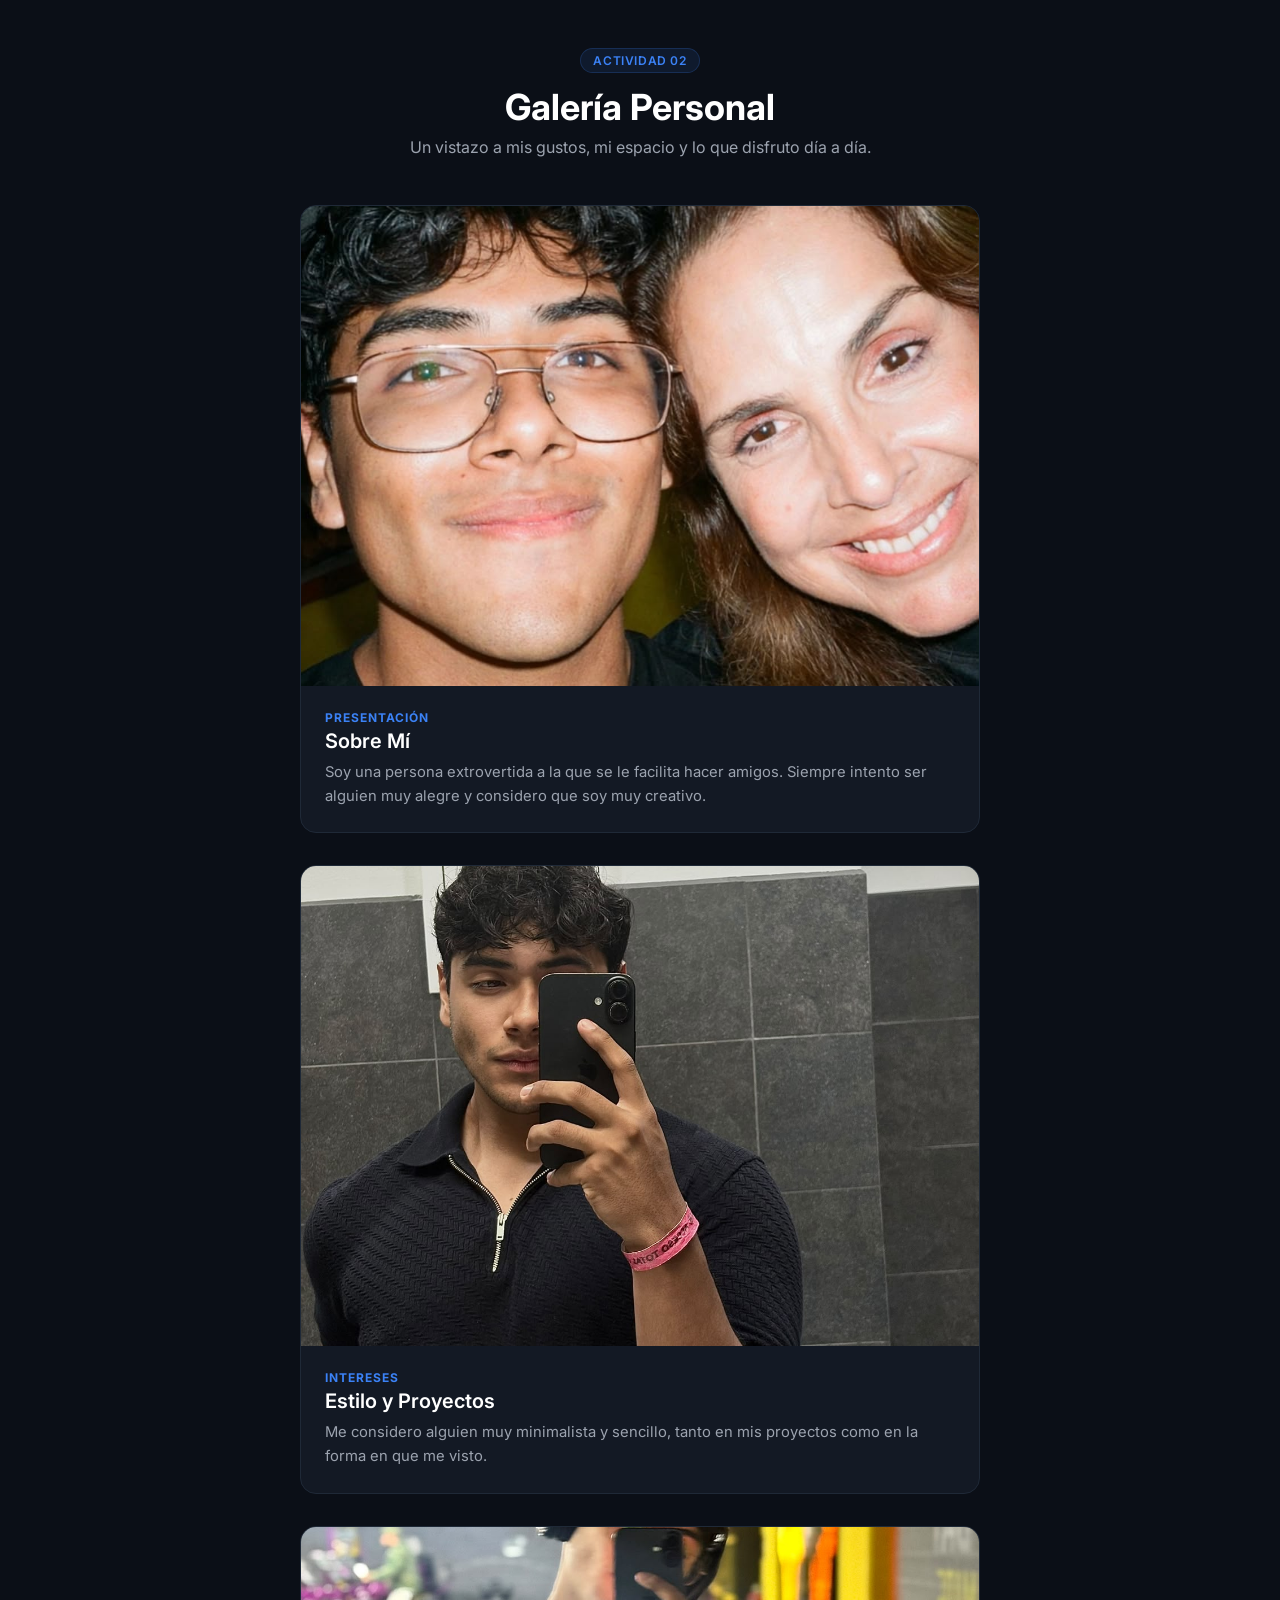
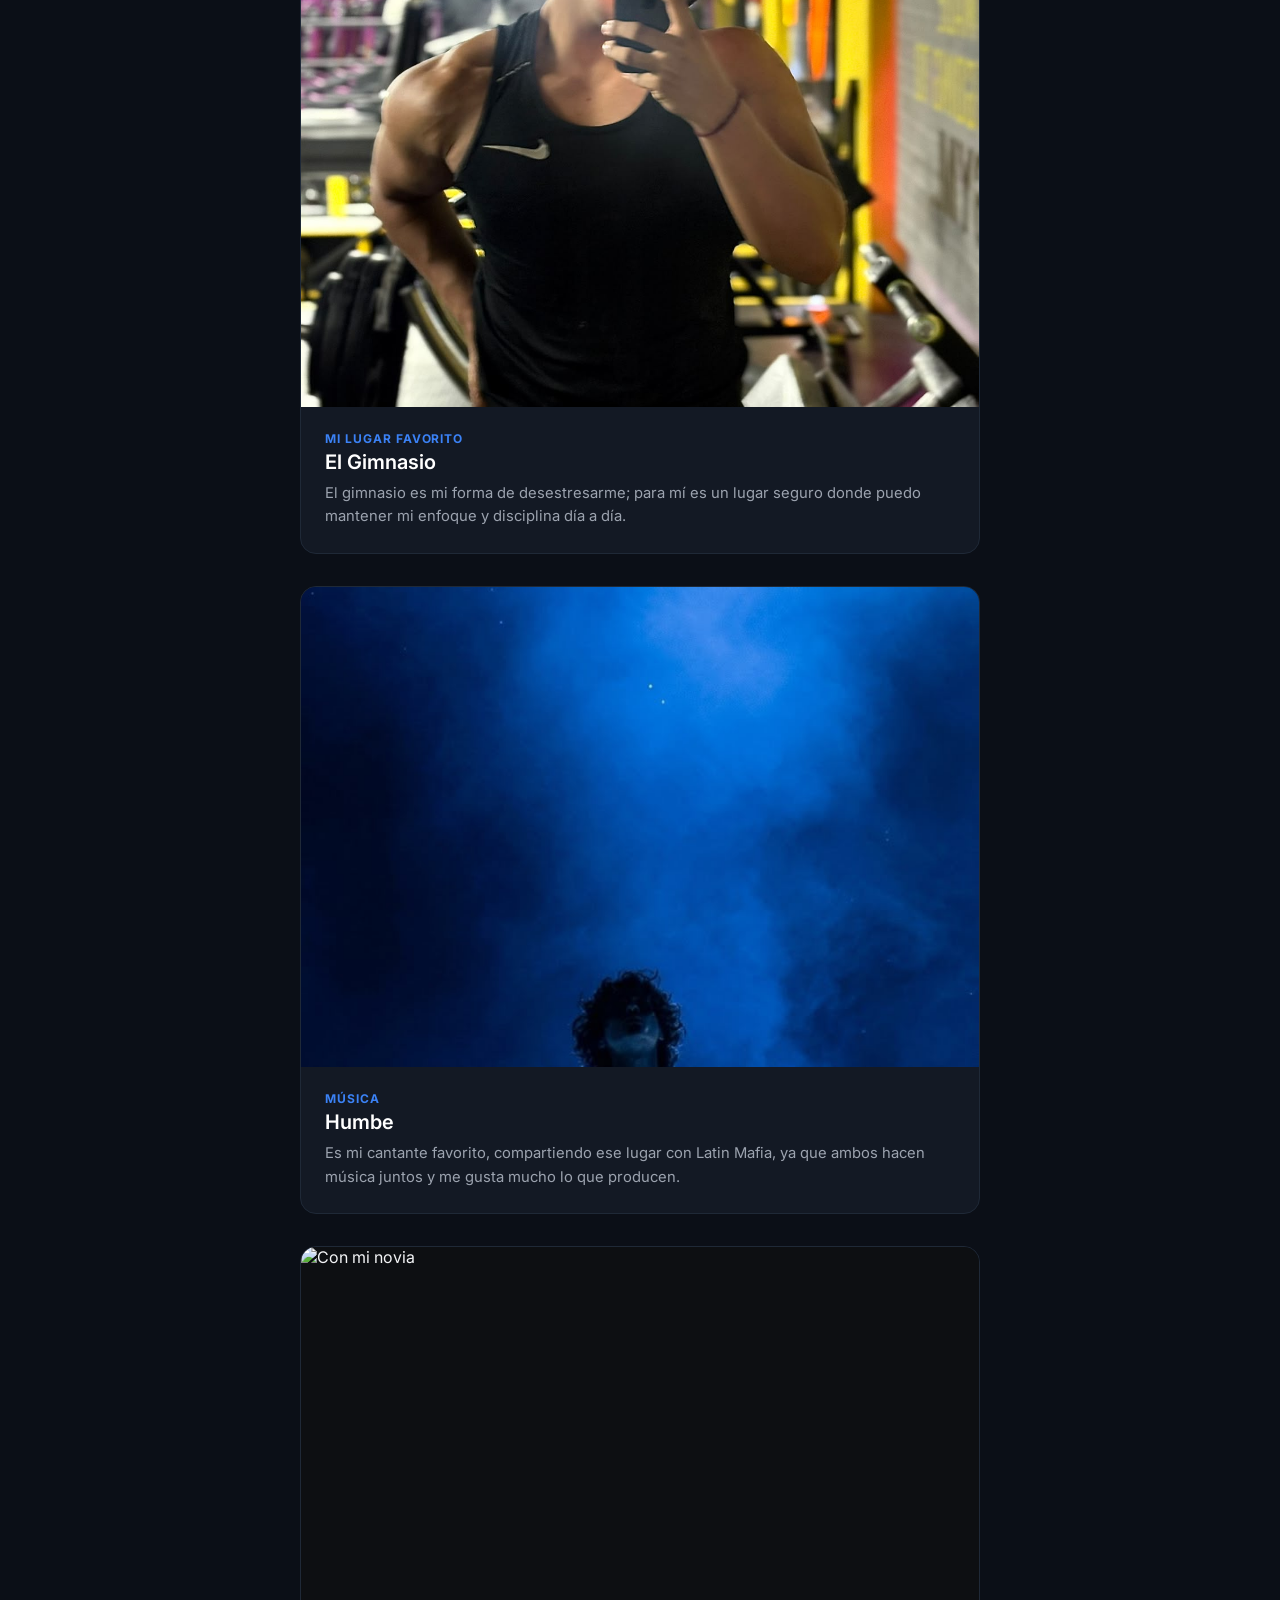
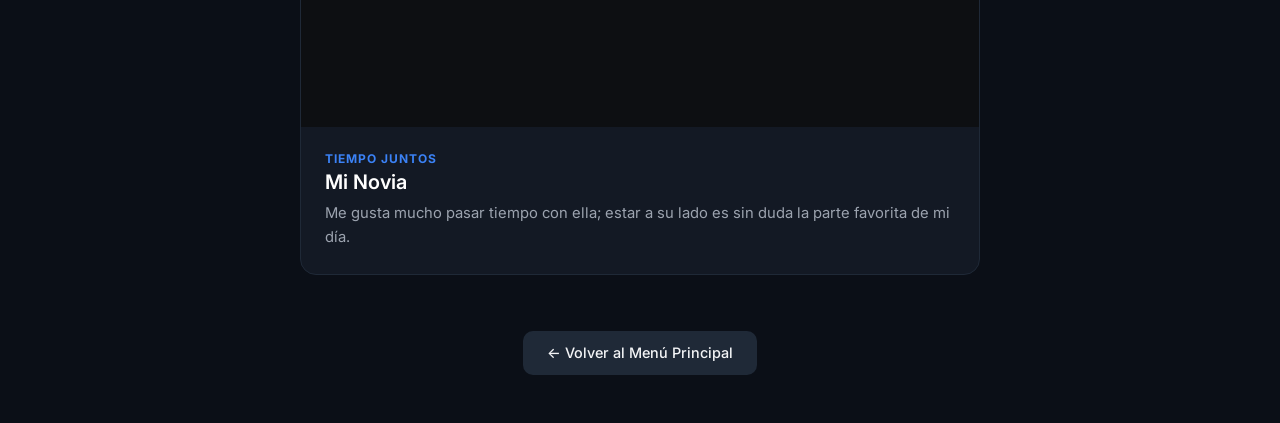
==== actividades/a2/index.html @ 84283f07 "Update index.html" ====
<!DOCTYPE html>
<html lang="es">
<head>
  <meta charset="UTF-8">
  <meta name="viewport" content="width=device-width, initial-scale=1.0">
  <title>Actividad 02 — Sobre Mí</title>
  <link rel="preconnect" href="https://fonts.googleapis.com">
  <link rel="preconnect" href="https://fonts.gstatic.com" crossorigin>
  <link href="https://fonts.googleapis.com/css2?family=Inter:wght@300;400;500;600;700&display=swap" rel="stylesheet">
  <style>
    :root {
      --bg: #0b0f17;
      --card-bg: #131924;
      --border: #1f2937;
      --text: #f3f4f6;
      --muted: #9ca3af;
      --accent: #3b82f6;
    }

    * {
      box-sizing: border-box;
      margin: 0;
      padding: 0;
    }

    body {
      font-family: 'Inter', -apple-system, sans-serif;
      background-color: var(--bg);
      color: var(--text);
      min-height: 100vh;
      display: flex;
      flex-direction: column;
      align-items: center;
      padding: 3rem 1rem;
    }

    .container {
      max-width: 680px;
      width: 100%;
    }

    header {
      text-align: center;
      margin-bottom: 3rem;
    }

    .badge {
      display: inline-block;
      padding: 0.25rem 0.75rem;
      font-size: 0.75rem;
      font-weight: 600;
      letter-spacing: 0.05em;
      text-transform: uppercase;
      color: var(--accent);
      background: rgba(59, 130, 246, 0.1);
      border: 1px solid rgba(59, 130, 246, 0.2);
      border-radius: 9999px;
      margin-bottom: 0.75rem;
    }

    h1 {
      font-size: 2.25rem;
      font-weight: 700;
      color: #ffffff;
      margin-bottom: 0.5rem;
    }

    .subtitle {
      color: var(--muted);
      font-size: 1rem;
    }

    .gallery {
      display: flex;
      flex-direction: column;
      gap: 2rem;
    }

    .item-card {
      background: var(--card-bg);
      border: 1px solid var(--border);
      border-radius: 16px;
      overflow: hidden;
      transition: transform 0.2s ease, border-color 0.2s ease;
    }

    .item-card:hover {
      border-color: #374151;
      transform: translateY(-3px);
    }

    /* Regresamos al formato completo sin espacios vacíos laterales */
    .img-container {
      width: 100%;
      height: 480px;
      background-color: #0d0f12;
      overflow: hidden;
    }

    .img-container img {
      width: 100%;
      height: 100%;
      object-fit: cover;
      object-position: center;
      display: block;
    }

    .card-content {
      padding: 1.5rem;
    }

    .card-tag {
      font-size: 0.75rem;
      font-weight: 700;
      color: var(--accent);
      letter-spacing: 0.08em;
      text-transform: uppercase;
      margin-bottom: 0.25rem;
      display: block;
    }

    .card-content h2 {
      font-size: 1.25rem;
      font-weight: 600;
      color: #ffffff;
      margin-bottom: 0.5rem;
    }

    .card-content p {
      font-size: 0.925rem;
      color: var(--muted);
      line-height: 1.6;
    }

    .nav-footer {
      margin-top: 3.5rem;
      text-align: center;
    }

    .btn-back {
      display: inline-flex;
      align-items: center;
      gap: 0.5rem;
      color: var(--text);
      background: #1f2937;
      text-decoration: none;
      padding: 0.85rem 1.5rem;
      border-radius: 10px;
      font-size: 0.9rem;
      font-weight: 500;
      transition: all 0.2s ease;
    }

    .btn-back:hover {
      background: #374151;
      color: #ffffff;
    }
  </style>
</head>
<body>

  <div class="container">
    <header>
      <span class="badge">Actividad 02</span>
      <h1>Galería Personal</h1>
      <p class="subtitle">Un vistazo a mis gustos, mi espacio y lo que disfruto día a día.</p>
    </header>

    <main class="gallery">

      <!-- Foto 1: YO 1 -->
      <article class="item-card">
        <div class="img-container">
          <img src="../../YO 1.jpeg" alt="Foto personal">
        </div>
        <div class="card-content">
          <span class="card-tag">PRESENTACIÓN</span>
          <h2>Sobre Mí</h2>
          <p>Soy una persona extrovertida a la que se le facilita hacer amigos. Siempre intento ser alguien muy alegre y considero que soy muy creativo.</p>
        </div>
      </article>

      <!-- Foto 2: YO 2 -->
      <article class="item-card">
        <div class="img-container">
          <img src="../../YO 2.jpeg" alt="Intereses y estilo">
        </div>
        <div class="card-content">
          <span class="card-tag">INTERESES</span>
          <h2>Estilo y Proyectos</h2>
          <p>Me considero alguien muy minimalista y sencillo, tanto en mis proyectos como en la forma en que me visto.</p>
        </div>
      </article>

      <!-- Foto 3: YO 3 GYM -->
      <article class="item-card">
        <div class="img-container">
          <img src="../../YO 3 GYM.jpeg" alt="Gimnasio">
        </div>
        <div class="card-content">
          <span class="card-tag">MI LUGAR FAVORITO</span>
          <h2>El Gimnasio</h2>
          <p>El gimnasio es mi forma de desestresarme; para mí es un lugar seguro donde puedo mantener mi enfoque y disciplina día a día.</p>
        </div>
      </article>

      <!-- Foto 4: HUMBE -->
      <article class="item-card">
        <div class="img-container">
          <img src="../../HUMBE.jpeg" alt="Música de Humbe">
        </div>
        <div class="card-content">
          <span class="card-tag">MÚSICA</span>
          <h2>Humbe</h2>
          <p>Es mi cantante favorito, compartiendo ese lugar con Latin Mafia, ya que ambos hacen música juntos y me gusta mucho lo que producen.</p>
        </div>
      </article>

      <!-- Foto 5: YO 4 NOVIA -->
      <article class="item-card">
        <div class="img-container">
          <picture>
            <source srcset="../../YO 4 NOVIA .jpeg">
            <img src="../../YO 4 NOVIA.jpeg" alt="Con mi novia">
          </picture>
        </div>
        <div class="card-content">
          <span class="card-tag">TIEMPO JUNTOS</span>
          <h2>Mi Novia</h2>
          <p>Me gusta mucho pasar tiempo con ella; estar a su lado es sin duda la parte favorita de mi día.</p>
        </div>
      </article>

    </main>

    <div class="nav-footer">
      <a href="../../index.html" class="btn-back">
        ← Volver al Menú Principal
      </a>
    </div>
  </div>

</body>
</html>
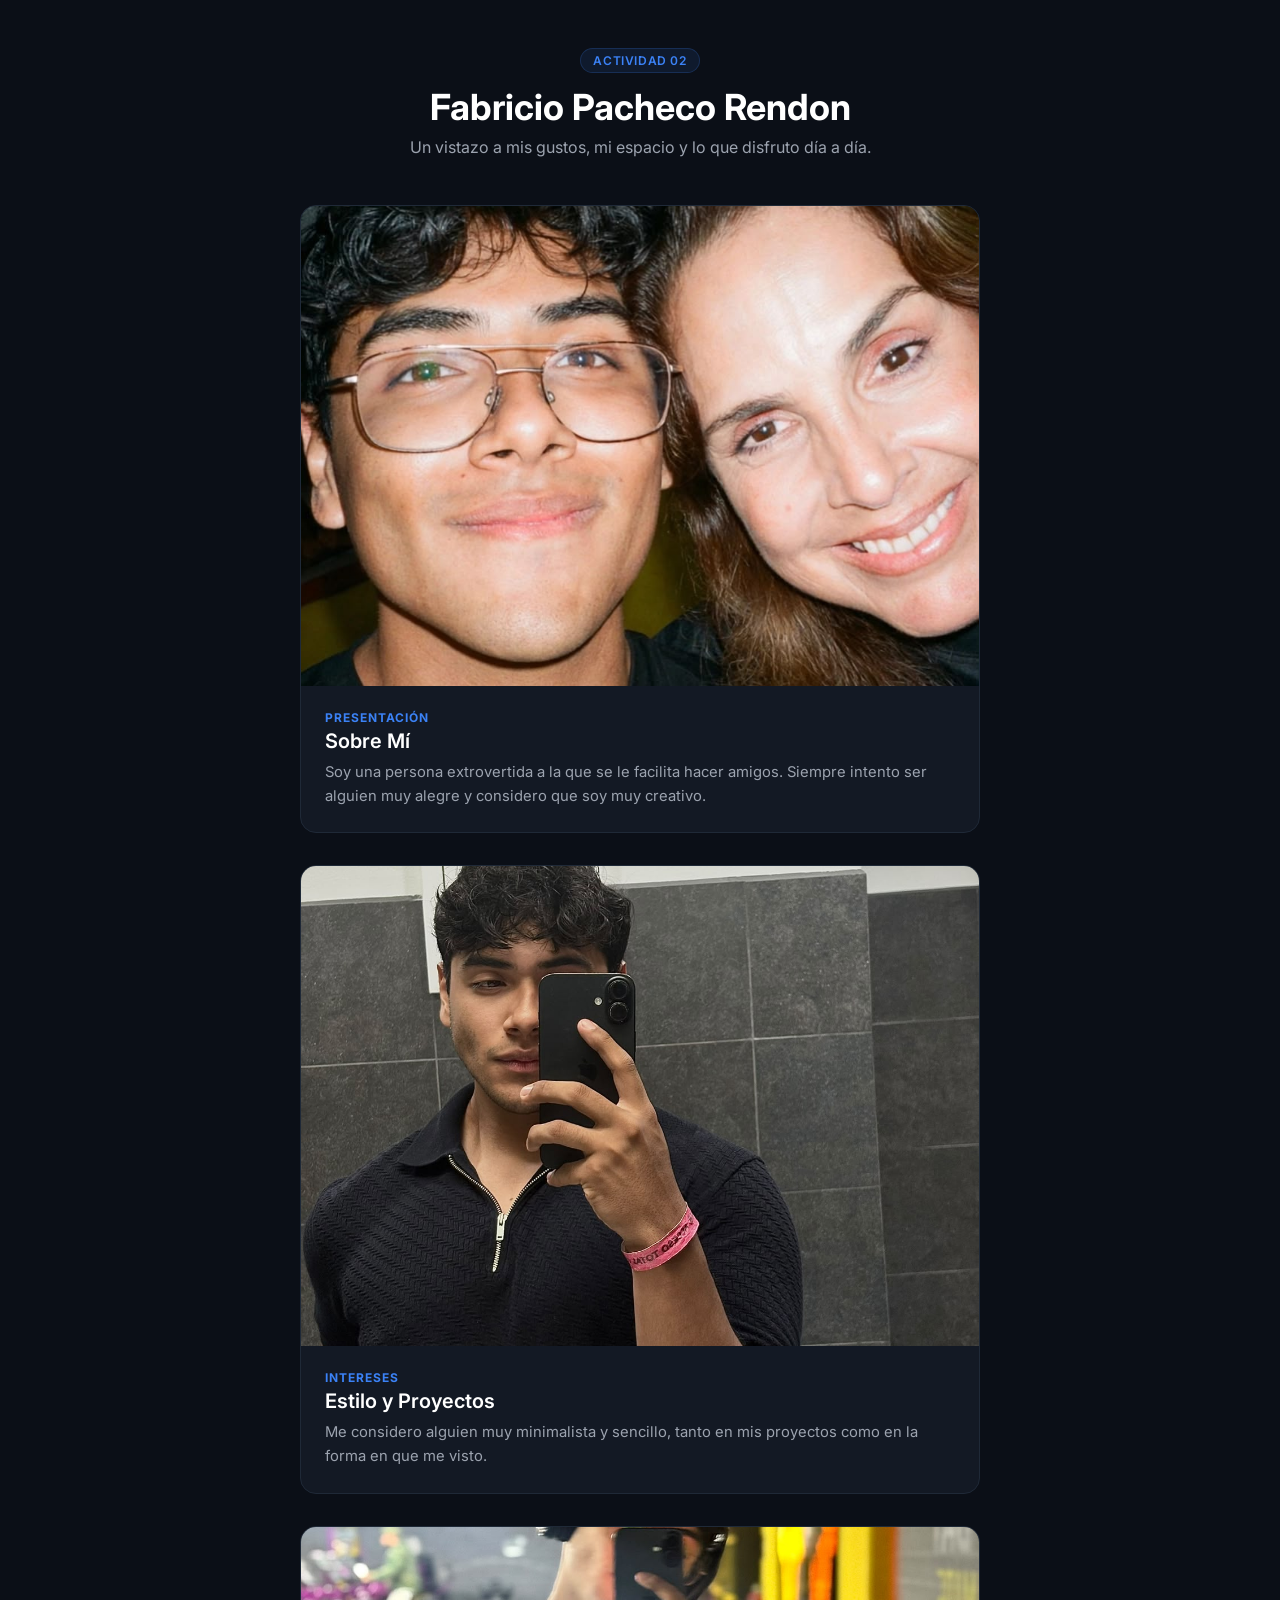
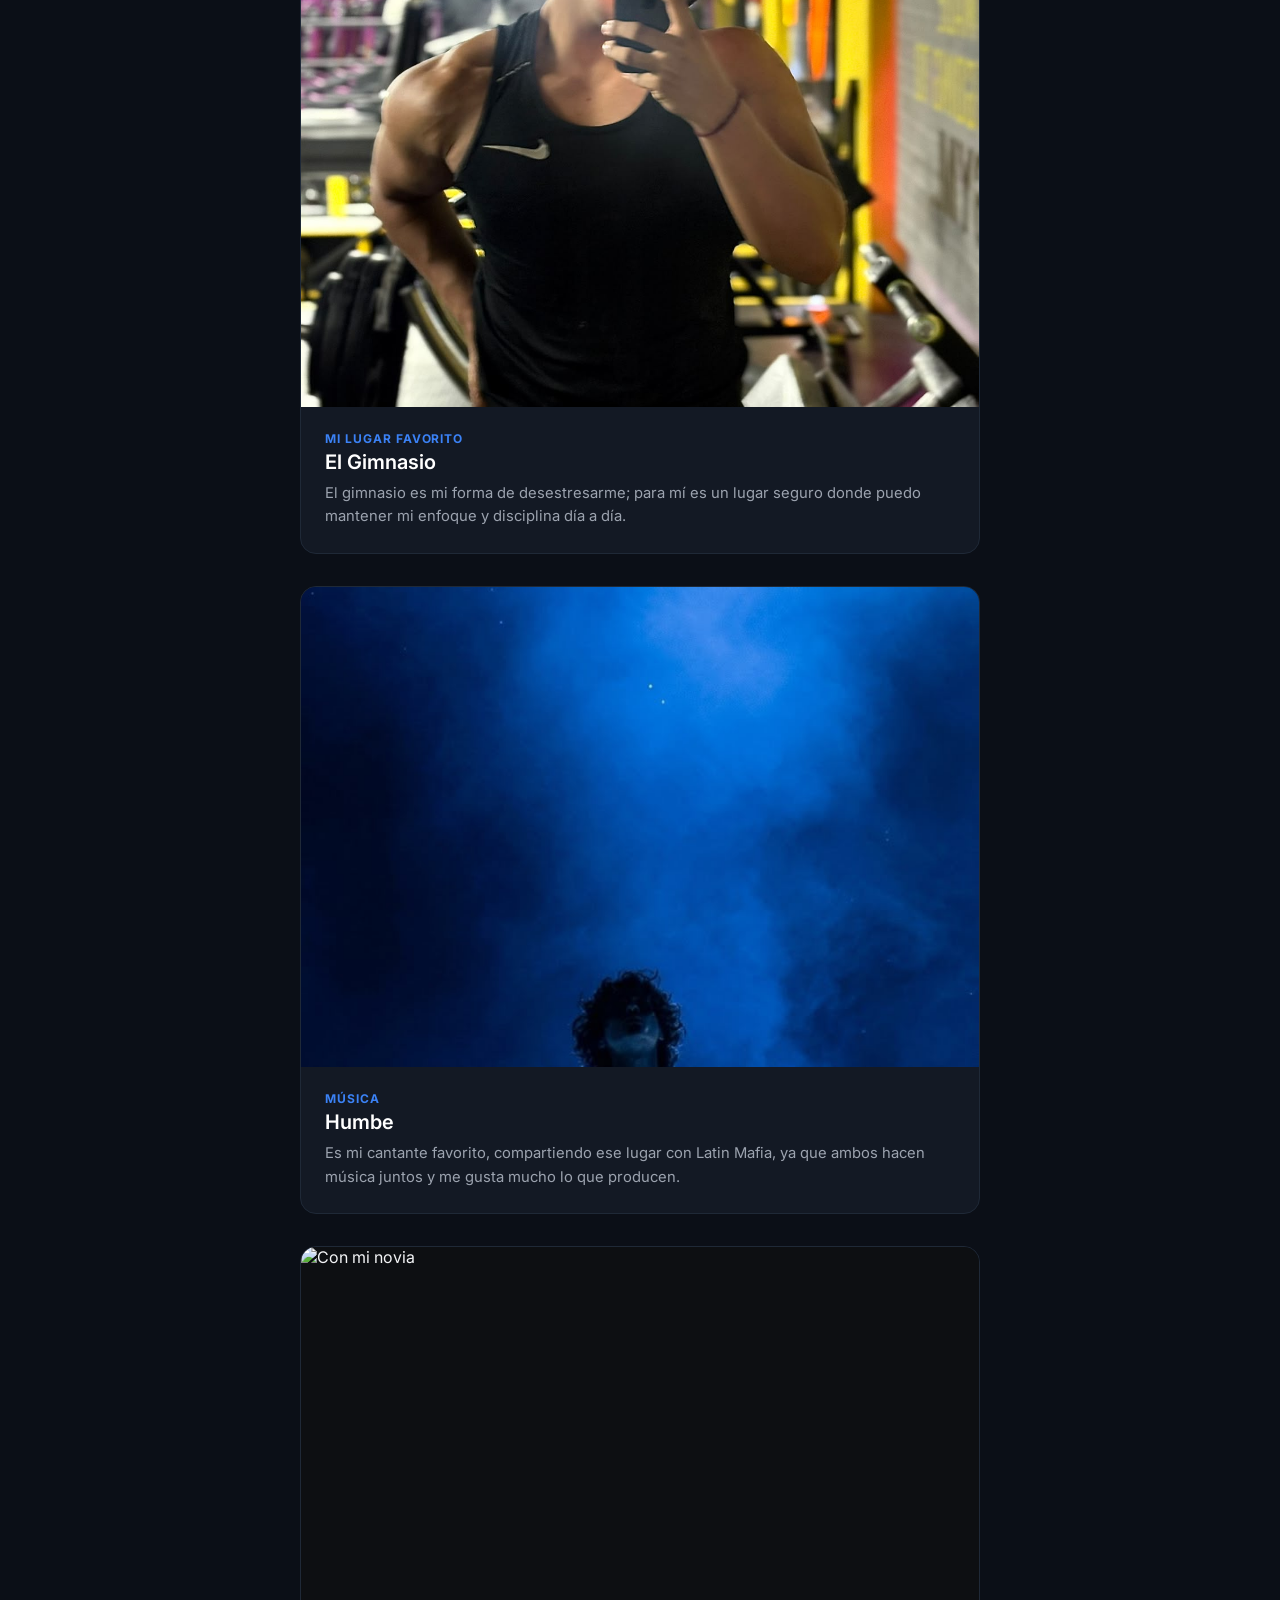
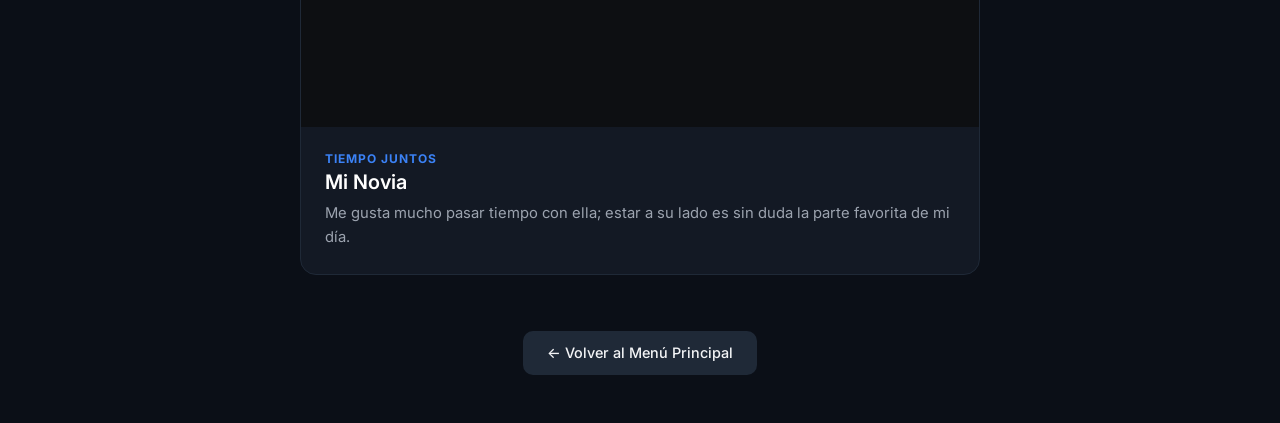
==== commit e621a8cd: "Update index.html" ====
--- a/actividades/a2/index.html
+++ b/actividades/a2/index.html
@@ -162,7 +162,7 @@
   <div class="container">
     <header>
       <span class="badge">Actividad 02</span>
-      <h1>Galería Personal</h1>
+      <h1>Fabricio Pacheco Rendon</h1>
       <p class="subtitle">Un vistazo a mis gustos, mi espacio y lo que disfruto día a día.</p>
     </header>
 
@@ -220,7 +220,7 @@
       <article class="item-card">
         <div class="img-container">
           <picture>
-            <source srcset="../../YO 4 NOVIA .jpeg">
+            <source srcset="../../YO 4 NOVIA.jpeg">
             <img src="../../YO 4 NOVIA.jpeg" alt="Con mi novia">
           </picture>
         </div>
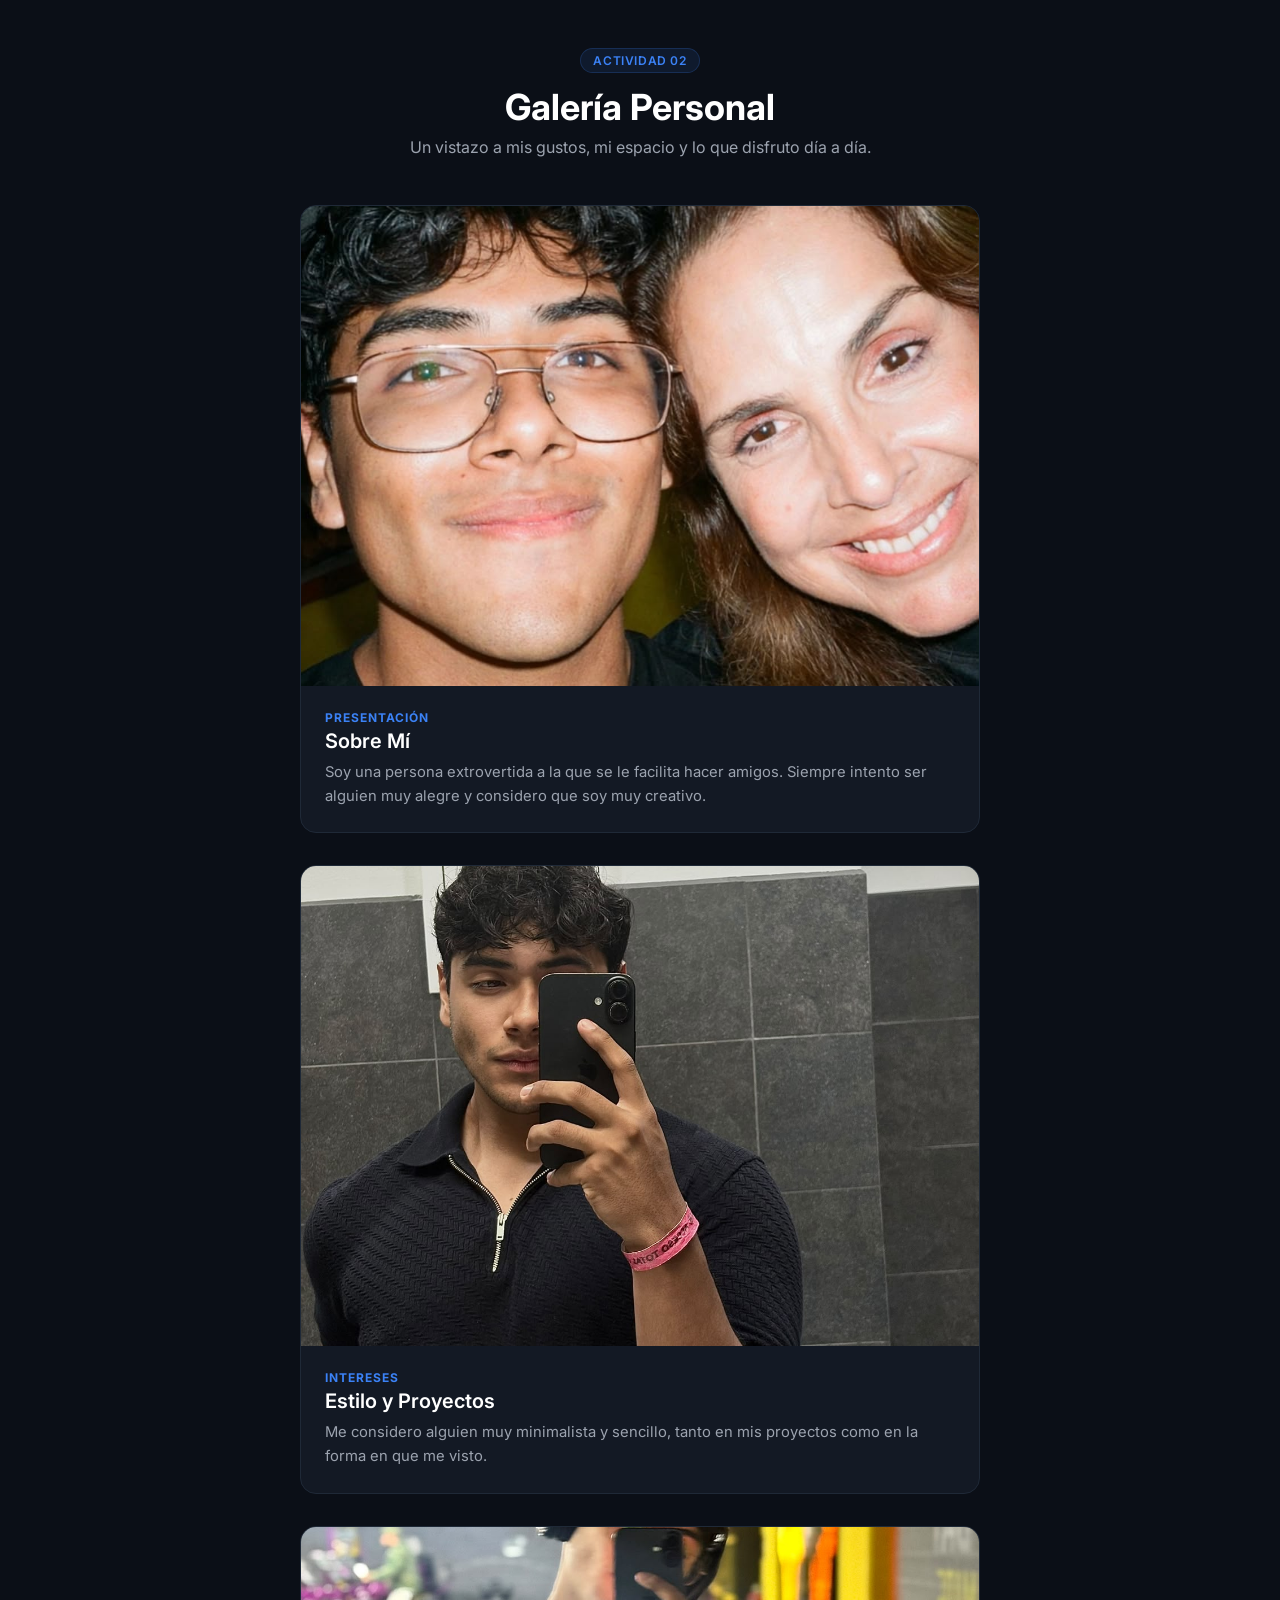
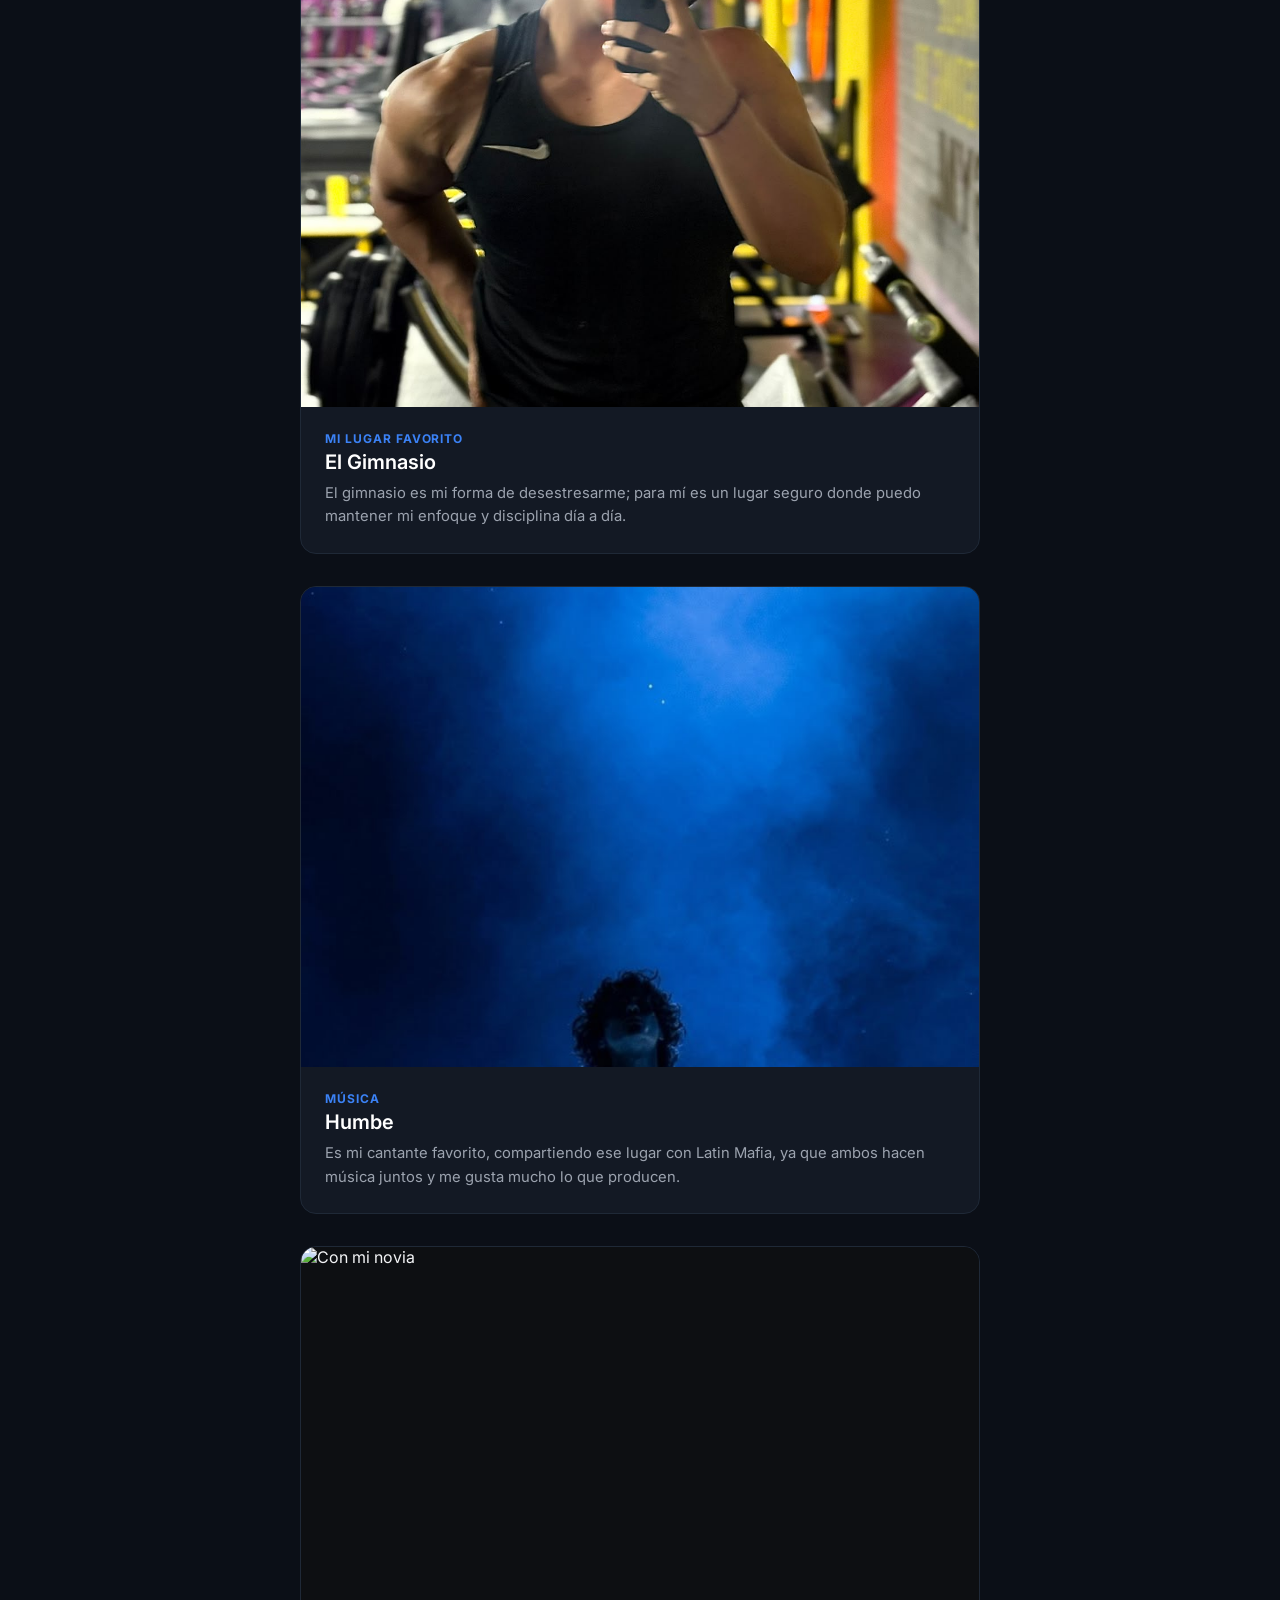
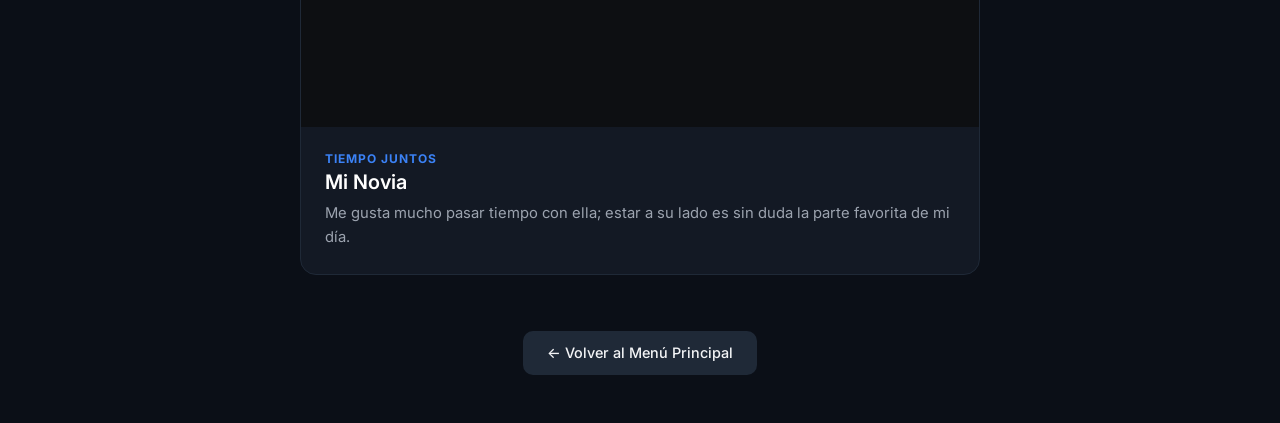
==== commit c4176b90: "Update index.html" ====
--- a/actividades/a2/index.html
+++ b/actividades/a2/index.html
@@ -162,7 +162,7 @@
   <div class="container">
     <header>
       <span class="badge">Actividad 02</span>
-      <h1>Fabricio Pacheco Rendon</h1>
+      <h1>Galería Personal</h1>
       <p class="subtitle">Un vistazo a mis gustos, mi espacio y lo que disfruto día a día.</p>
     </header>
 
@@ -220,7 +220,7 @@
       <article class="item-card">
         <div class="img-container">
           <picture>
-            <source srcset="../../YO 4 NOVIA.jpeg">
+            <source srcset="../../YO 4 NOVIA .jpeg">
             <img src="../../YO 4 NOVIA.jpeg" alt="Con mi novia">
           </picture>
         </div>
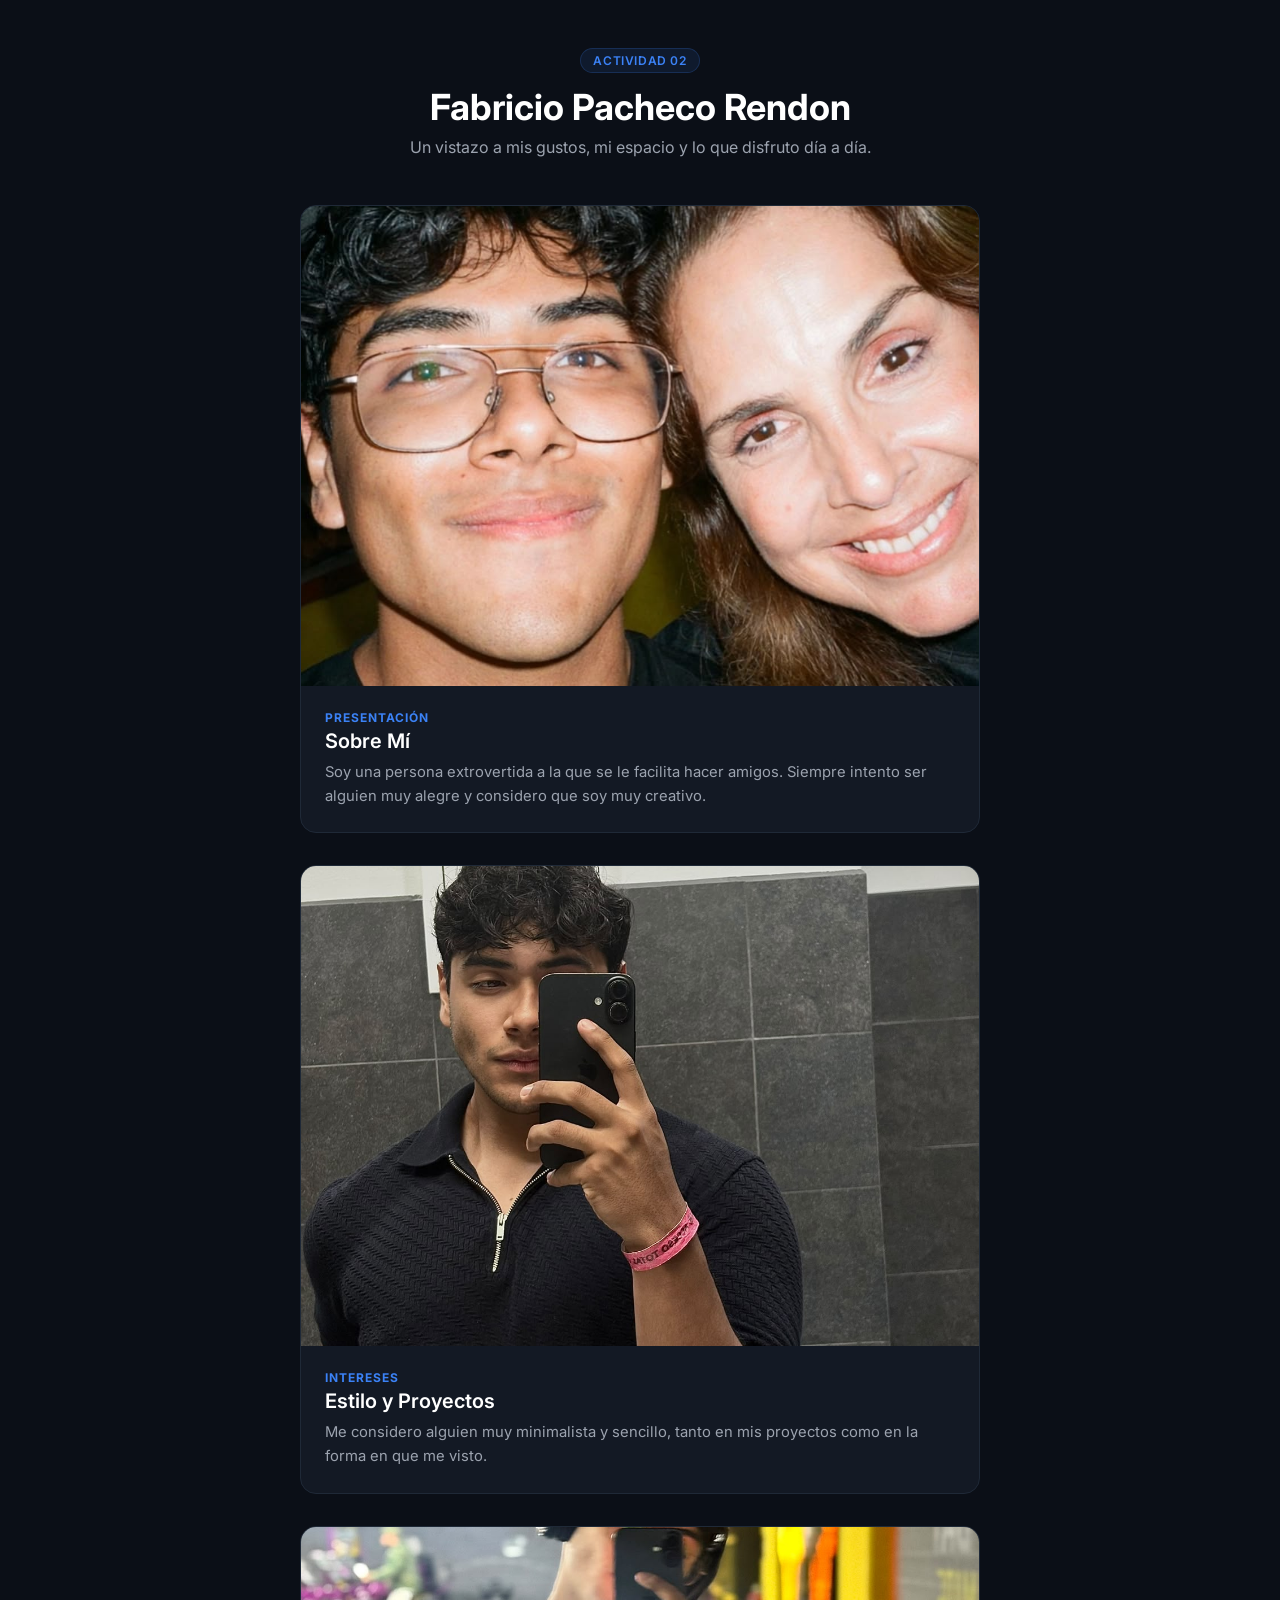
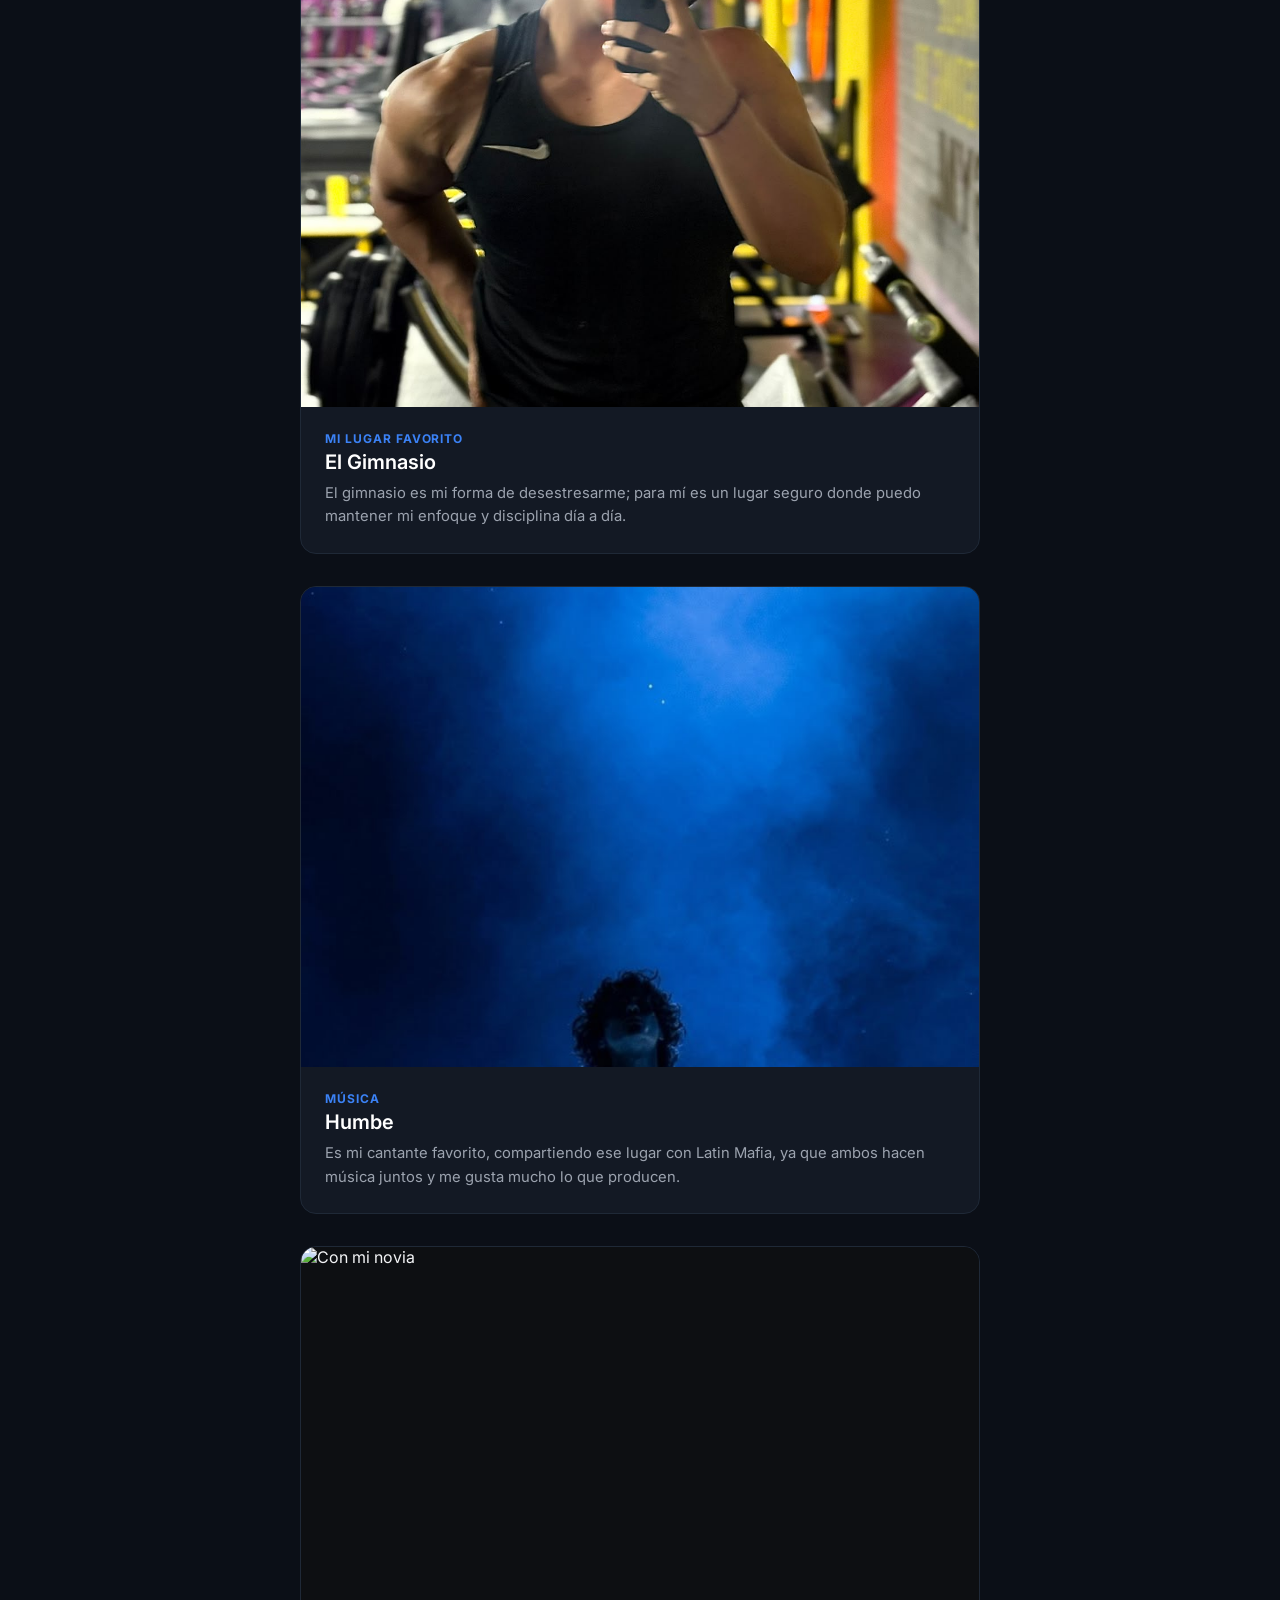
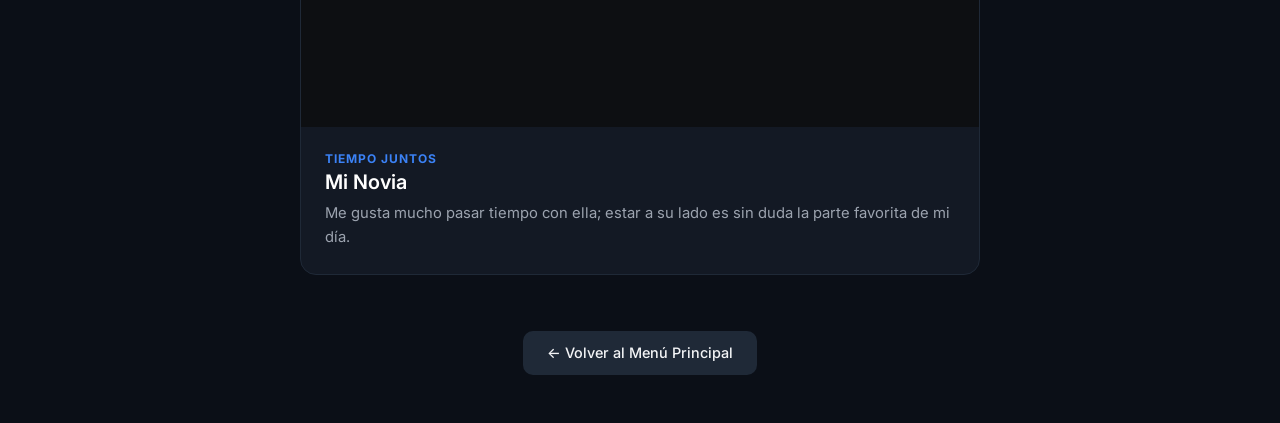
==== commit 7d25b071: "Update index.html" ====
--- a/actividades/a2/index.html
+++ b/actividades/a2/index.html
@@ -162,7 +162,7 @@
   <div class="container">
     <header>
       <span class="badge">Actividad 02</span>
-      <h1>Galería Personal</h1>
+      <h1>Fabricio Pacheco Rendon</h1>
       <p class="subtitle">Un vistazo a mis gustos, mi espacio y lo que disfruto día a día.</p>
     </header>
 
@@ -220,7 +220,7 @@
       <article class="item-card">
         <div class="img-container">
           <picture>
-            <source srcset="../../YO 4 NOVIA .jpeg">
+            <source srcset="../../YO 4 NOVIA.jpeg">
             <img src="../../YO 4 NOVIA.jpeg" alt="Con mi novia">
           </picture>
         </div>
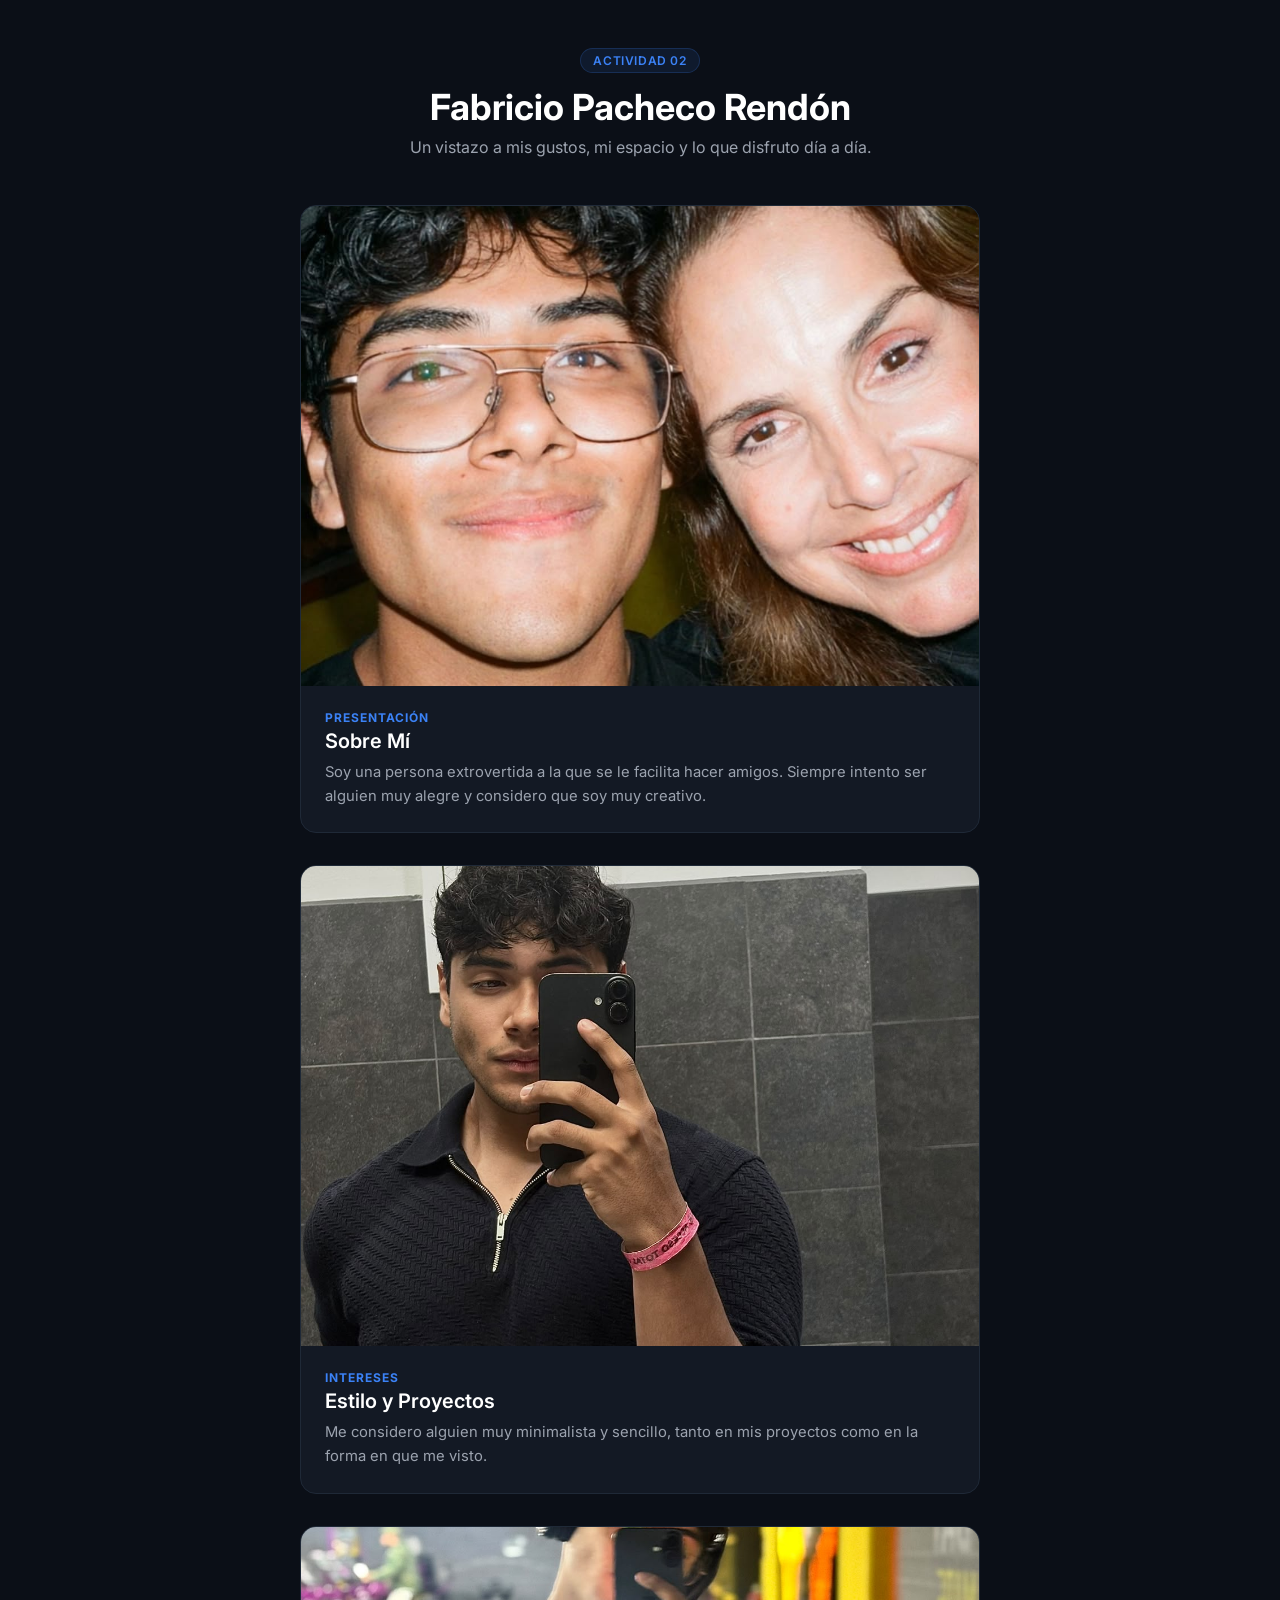
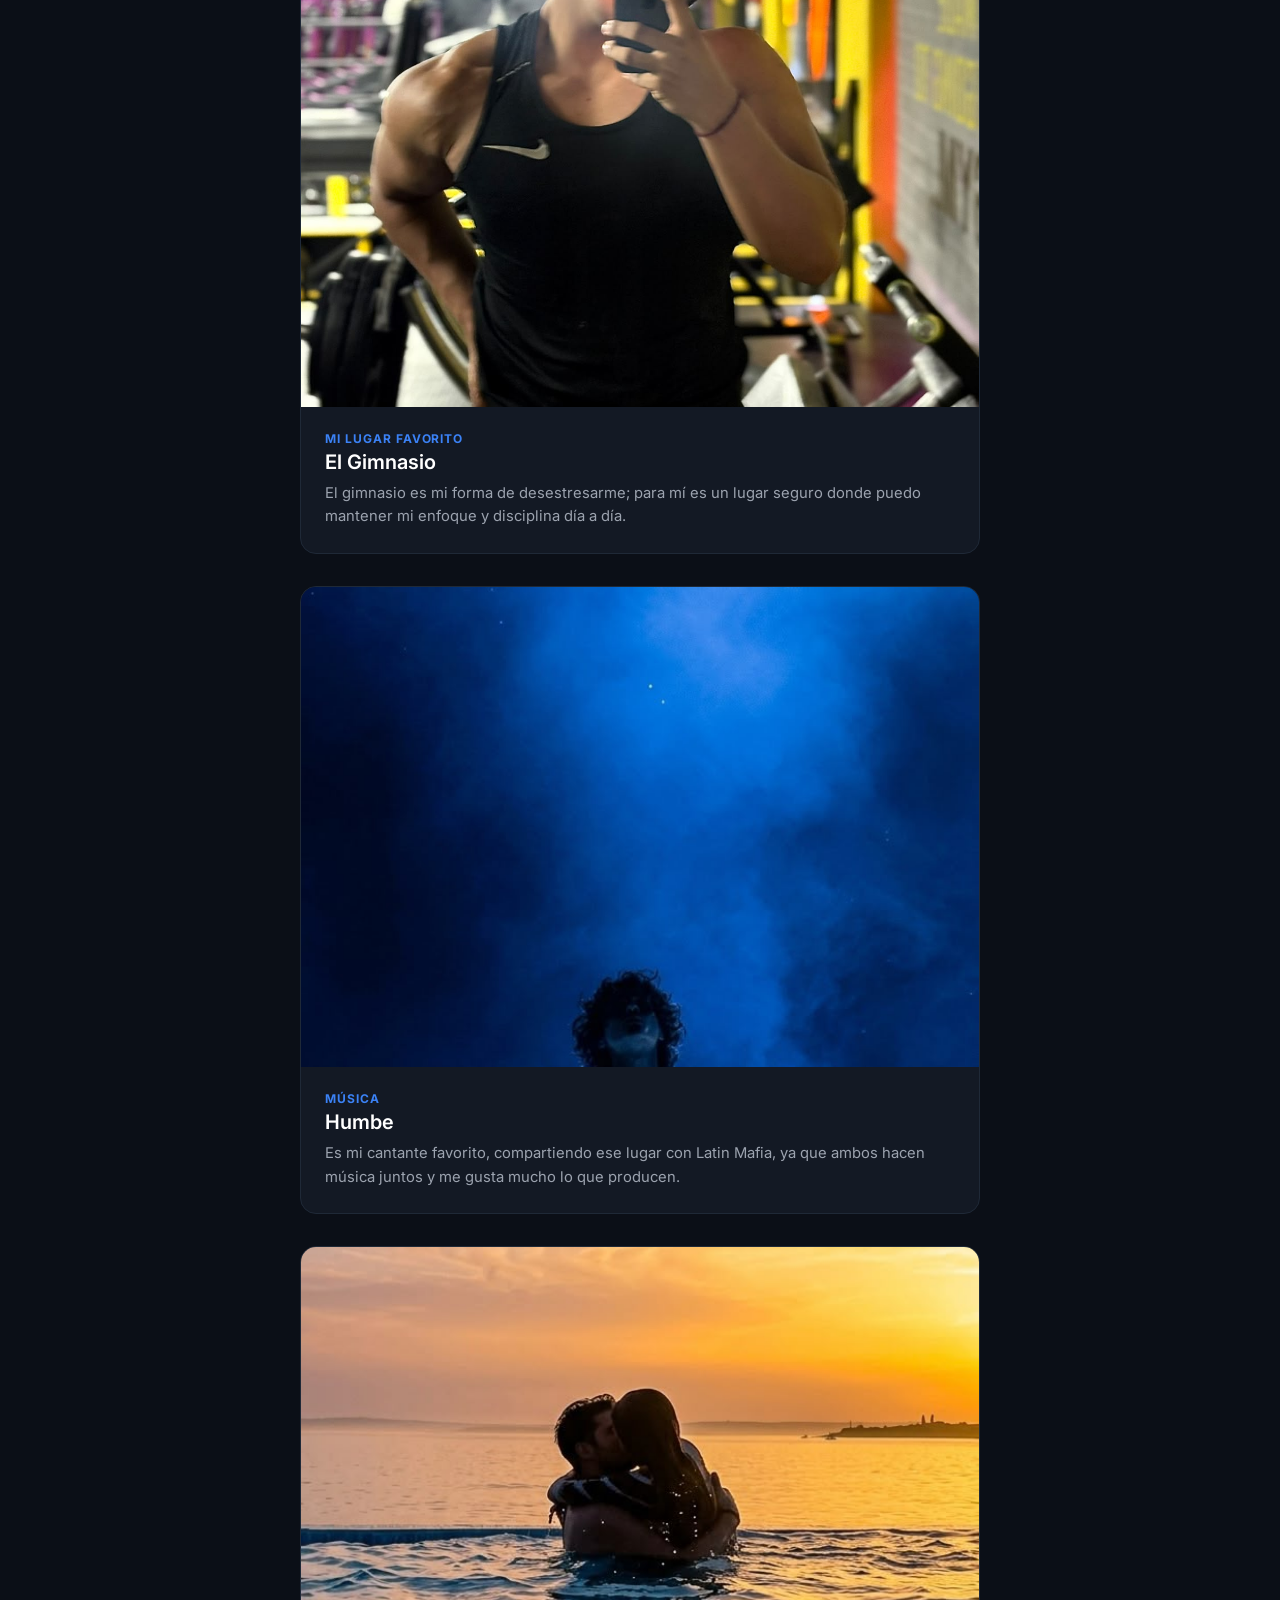
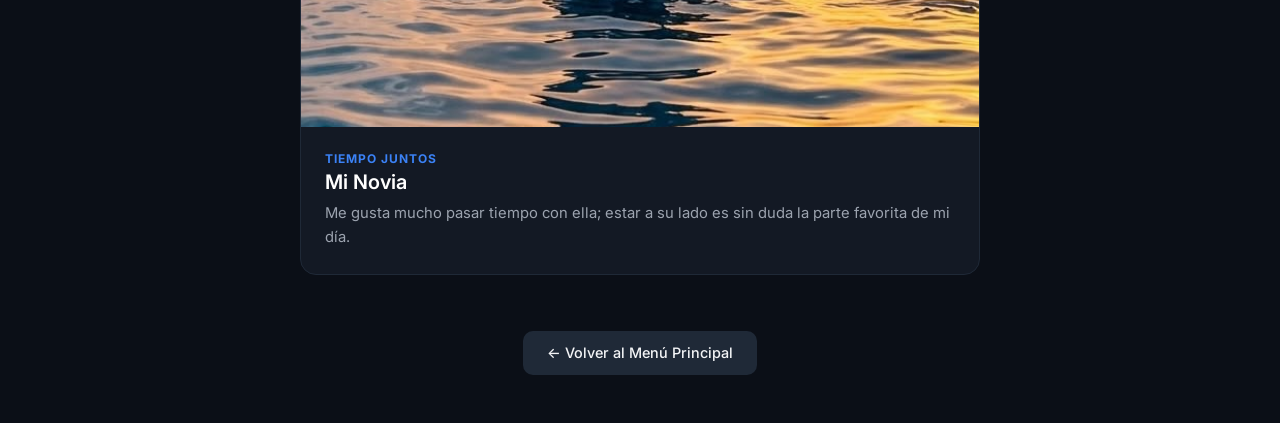
==== commit ac79d5a3: "Update index.html" ====
--- a/actividades/a2/index.html
+++ b/actividades/a2/index.html
@@ -3,7 +3,7 @@
 <head>
   <meta charset="UTF-8">
   <meta name="viewport" content="width=device-width, initial-scale=1.0">
-  <title>Actividad 02 — Sobre Mí</title>
+  <title>Actividad 02 — Fabricio Pacheco Rendón</title>
   <link rel="preconnect" href="https://fonts.googleapis.com">
   <link rel="preconnect" href="https://fonts.gstatic.com" crossorigin>
   <link href="https://fonts.googleapis.com/css2?family=Inter:wght@300;400;500;600;700&display=swap" rel="stylesheet">
@@ -89,7 +89,6 @@
       transform: translateY(-3px);
     }
 
-    /* Regresamos al formato completo sin espacios vacíos laterales */
     .img-container {
       width: 100%;
       height: 480px;
@@ -162,7 +161,7 @@
   <div class="container">
     <header>
       <span class="badge">Actividad 02</span>
-      <h1>Fabricio Pacheco Rendon</h1>
+      <h1>Fabricio Pacheco Rendón</h1>
       <p class="subtitle">Un vistazo a mis gustos, mi espacio y lo que disfruto día a día.</p>
     </header>
 
@@ -219,10 +218,7 @@
       <!-- Foto 5: YO 4 NOVIA -->
       <article class="item-card">
         <div class="img-container">
-          <picture>
-            <source srcset="../../YO 4 NOVIA.jpeg">
-            <img src="../../YO 4 NOVIA.jpeg" alt="Con mi novia">
-          </picture>
+          <img src="../../YO 4 NOVIA .jpeg" alt="Con mi novia">
         </div>
         <div class="card-content">
           <span class="card-tag">TIEMPO JUNTOS</span>
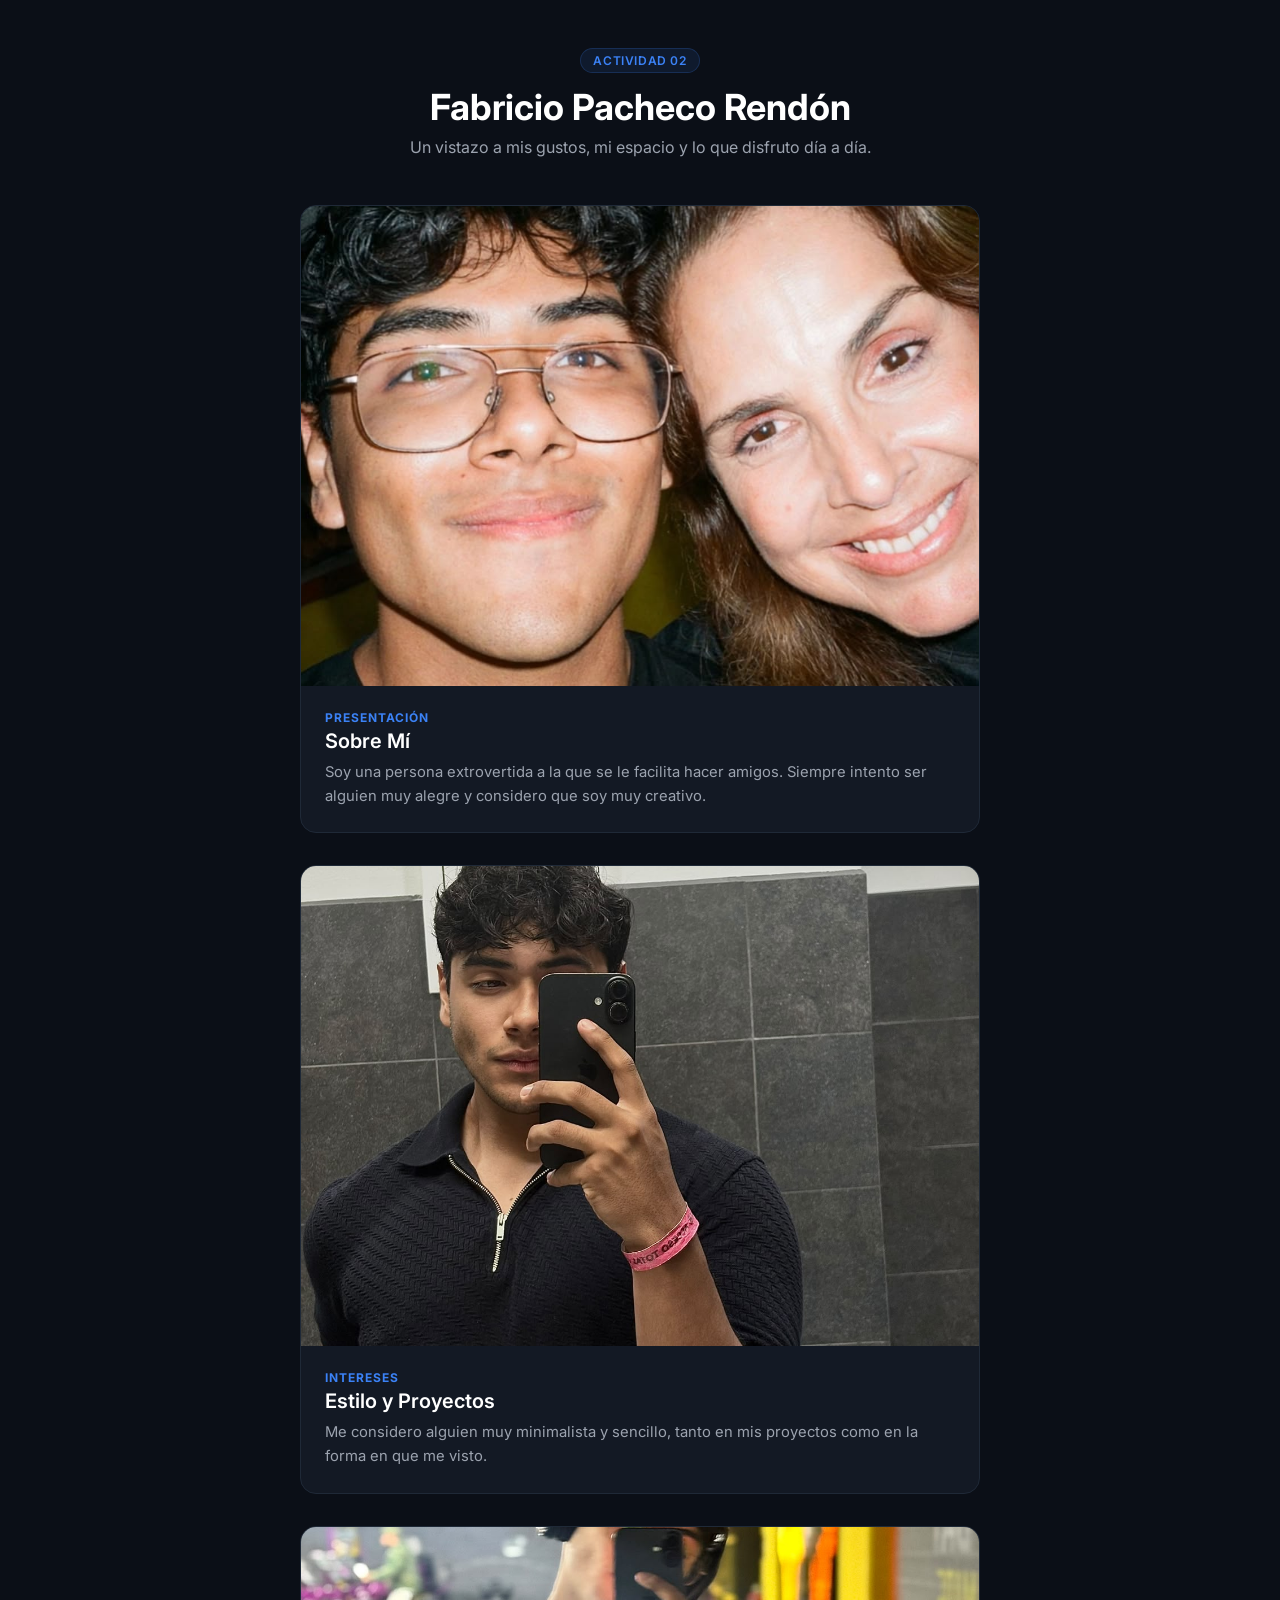
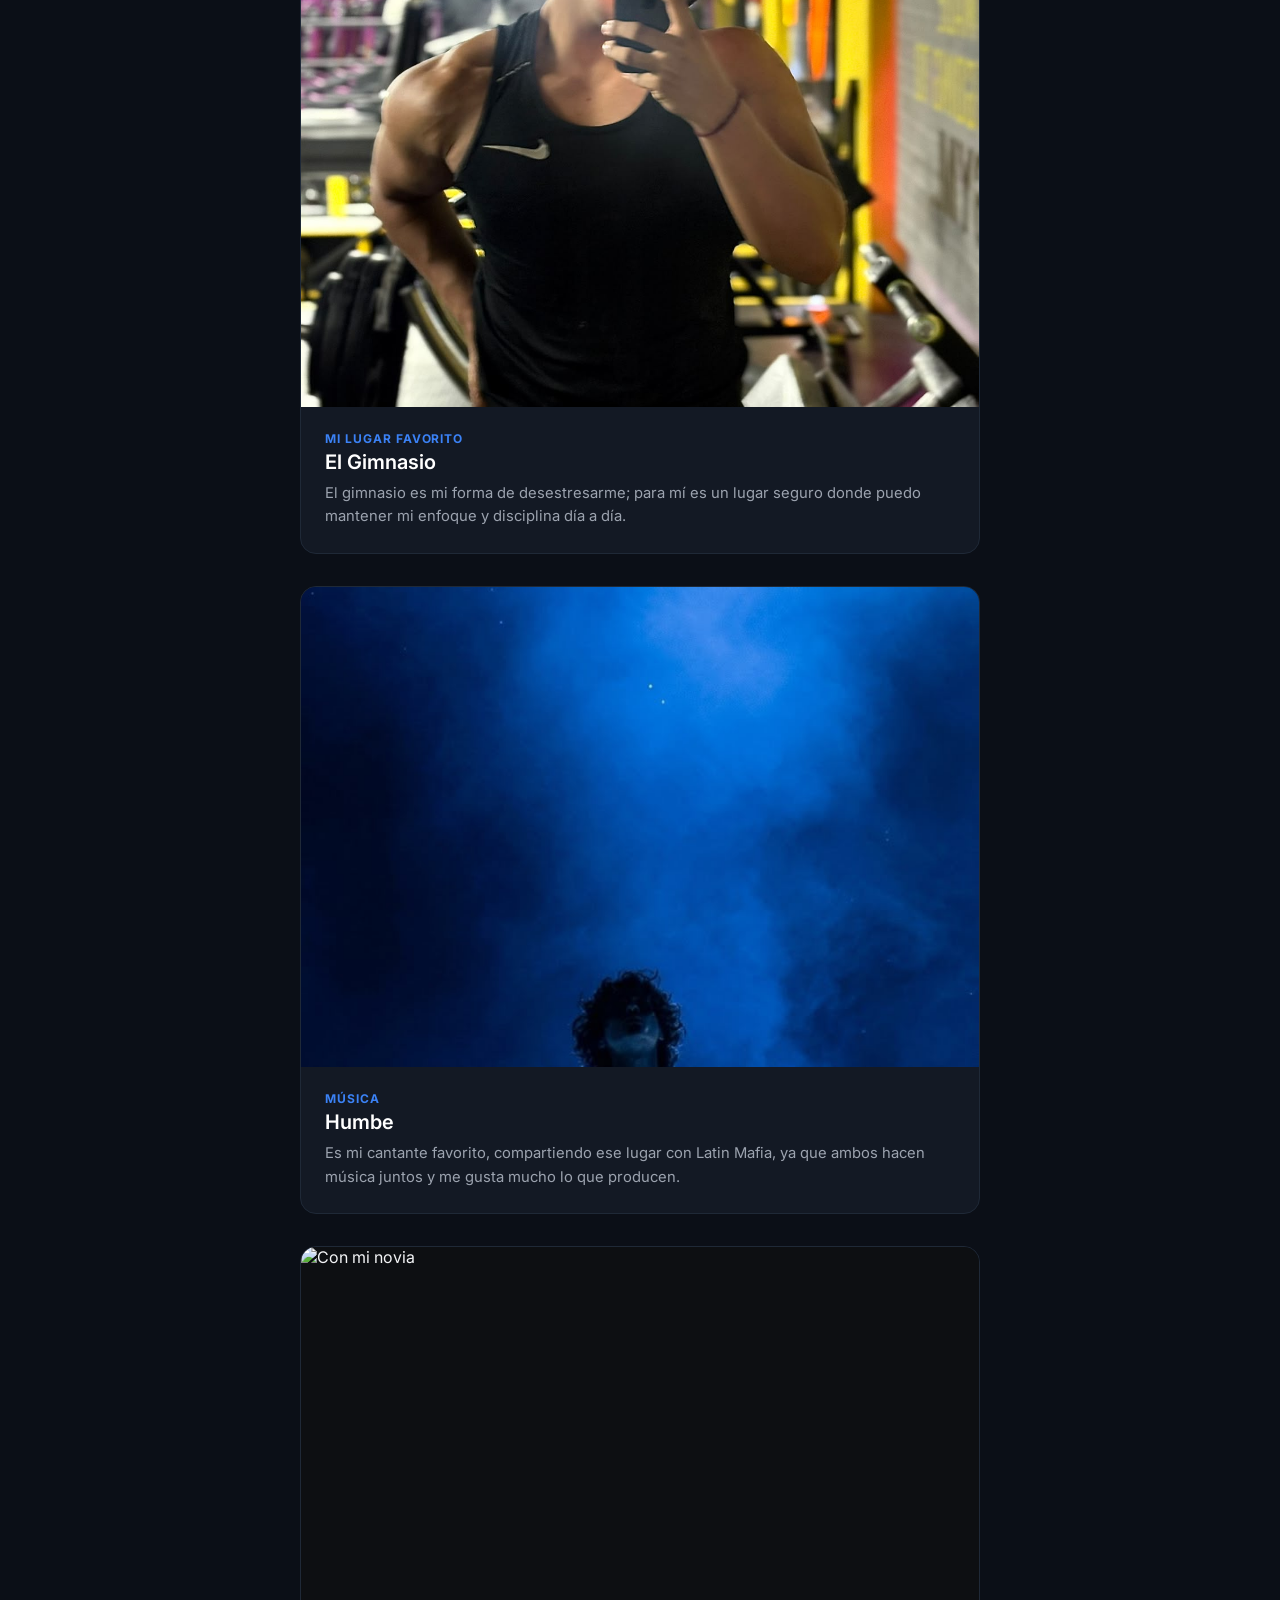
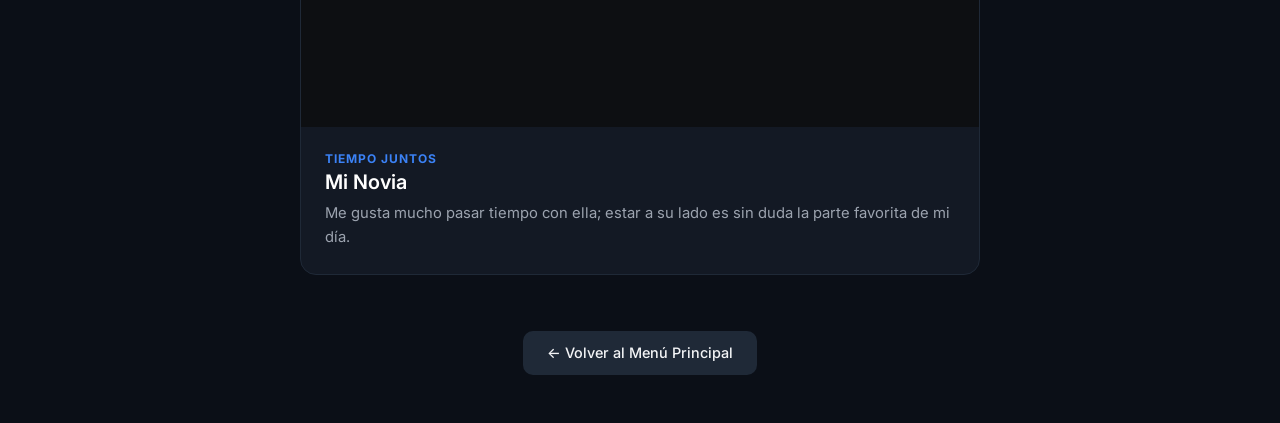
==== commit 282b92f8: "Update index.html" ====
--- a/actividades/a2/index.html
+++ b/actividades/a2/index.html
@@ -218,7 +218,7 @@
       <!-- Foto 5: YO 4 NOVIA -->
       <article class="item-card">
         <div class="img-container">
-          <img src="../../YO 4 NOVIA .jpeg" alt="Con mi novia">
+          <img src="../../YO 4 NOVIA.jpeg" alt="Con mi novia">
         </div>
         <div class="card-content">
           <span class="card-tag">TIEMPO JUNTOS</span>
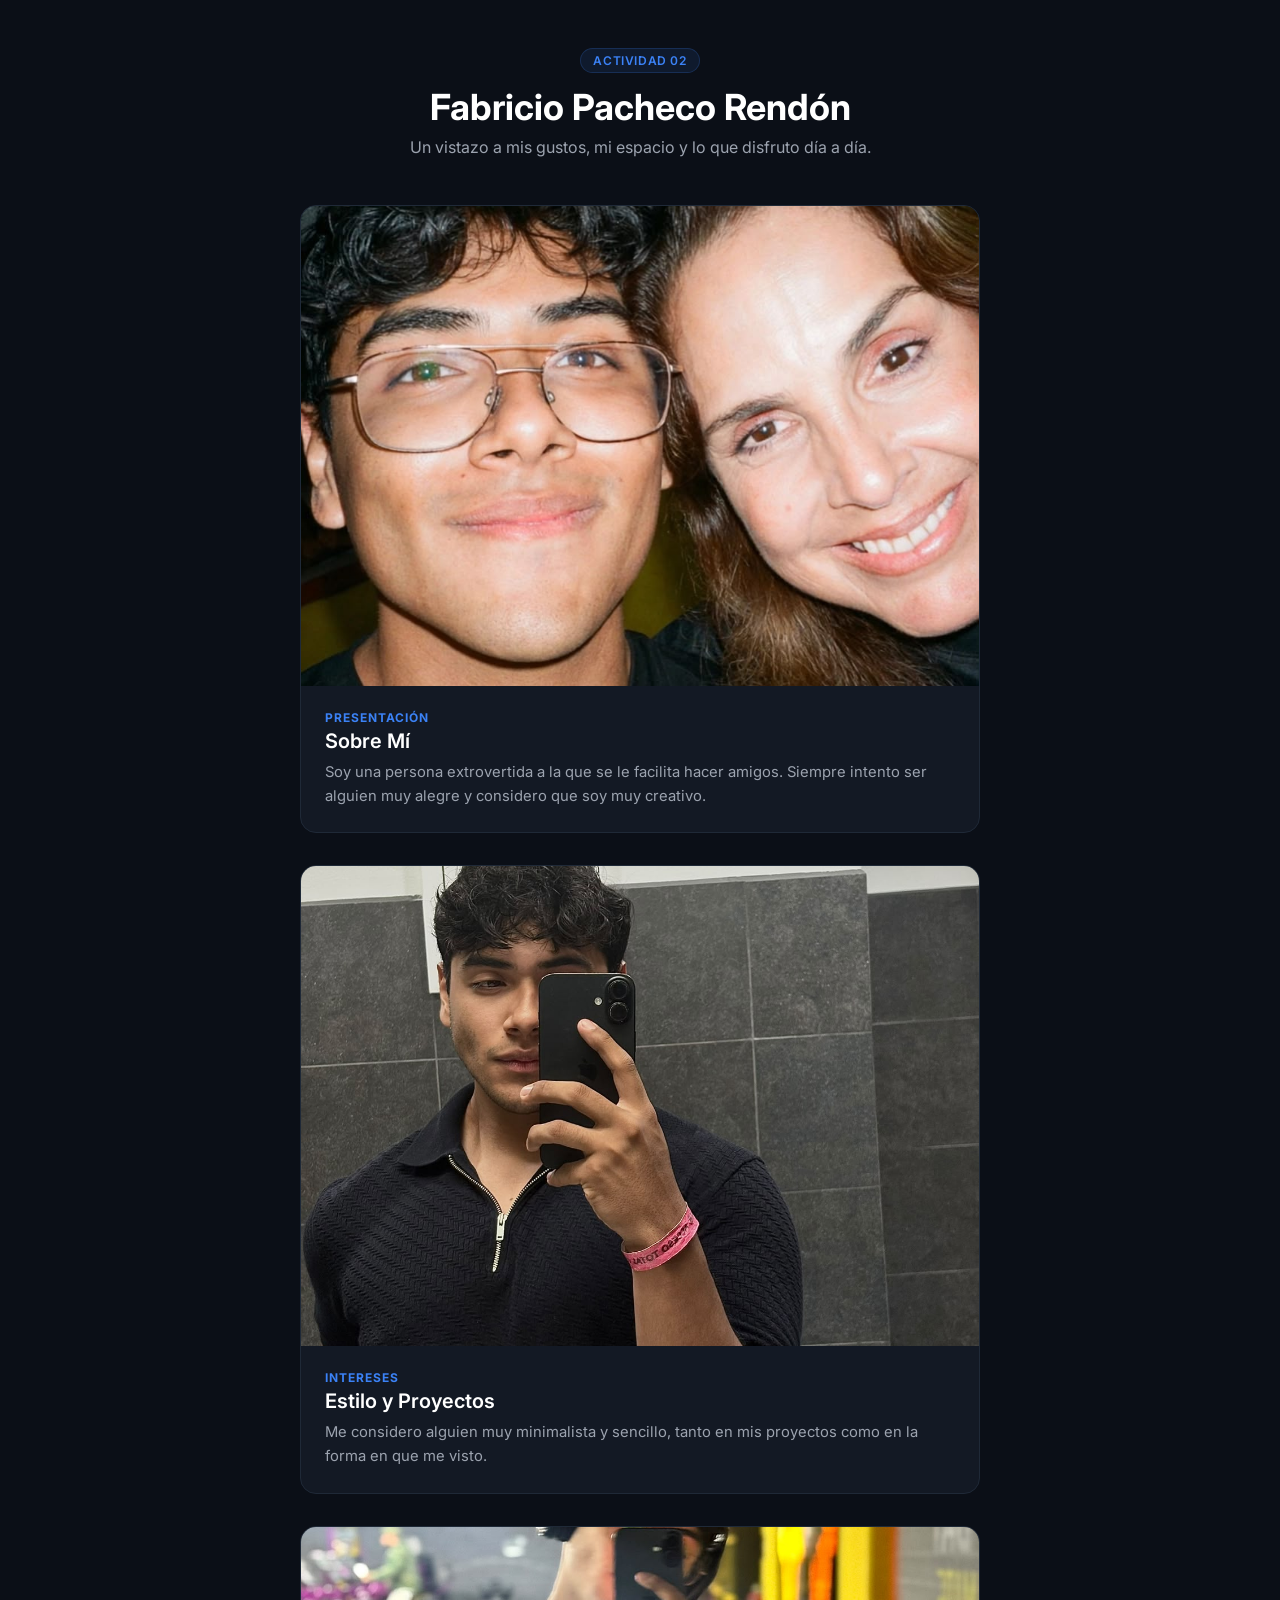
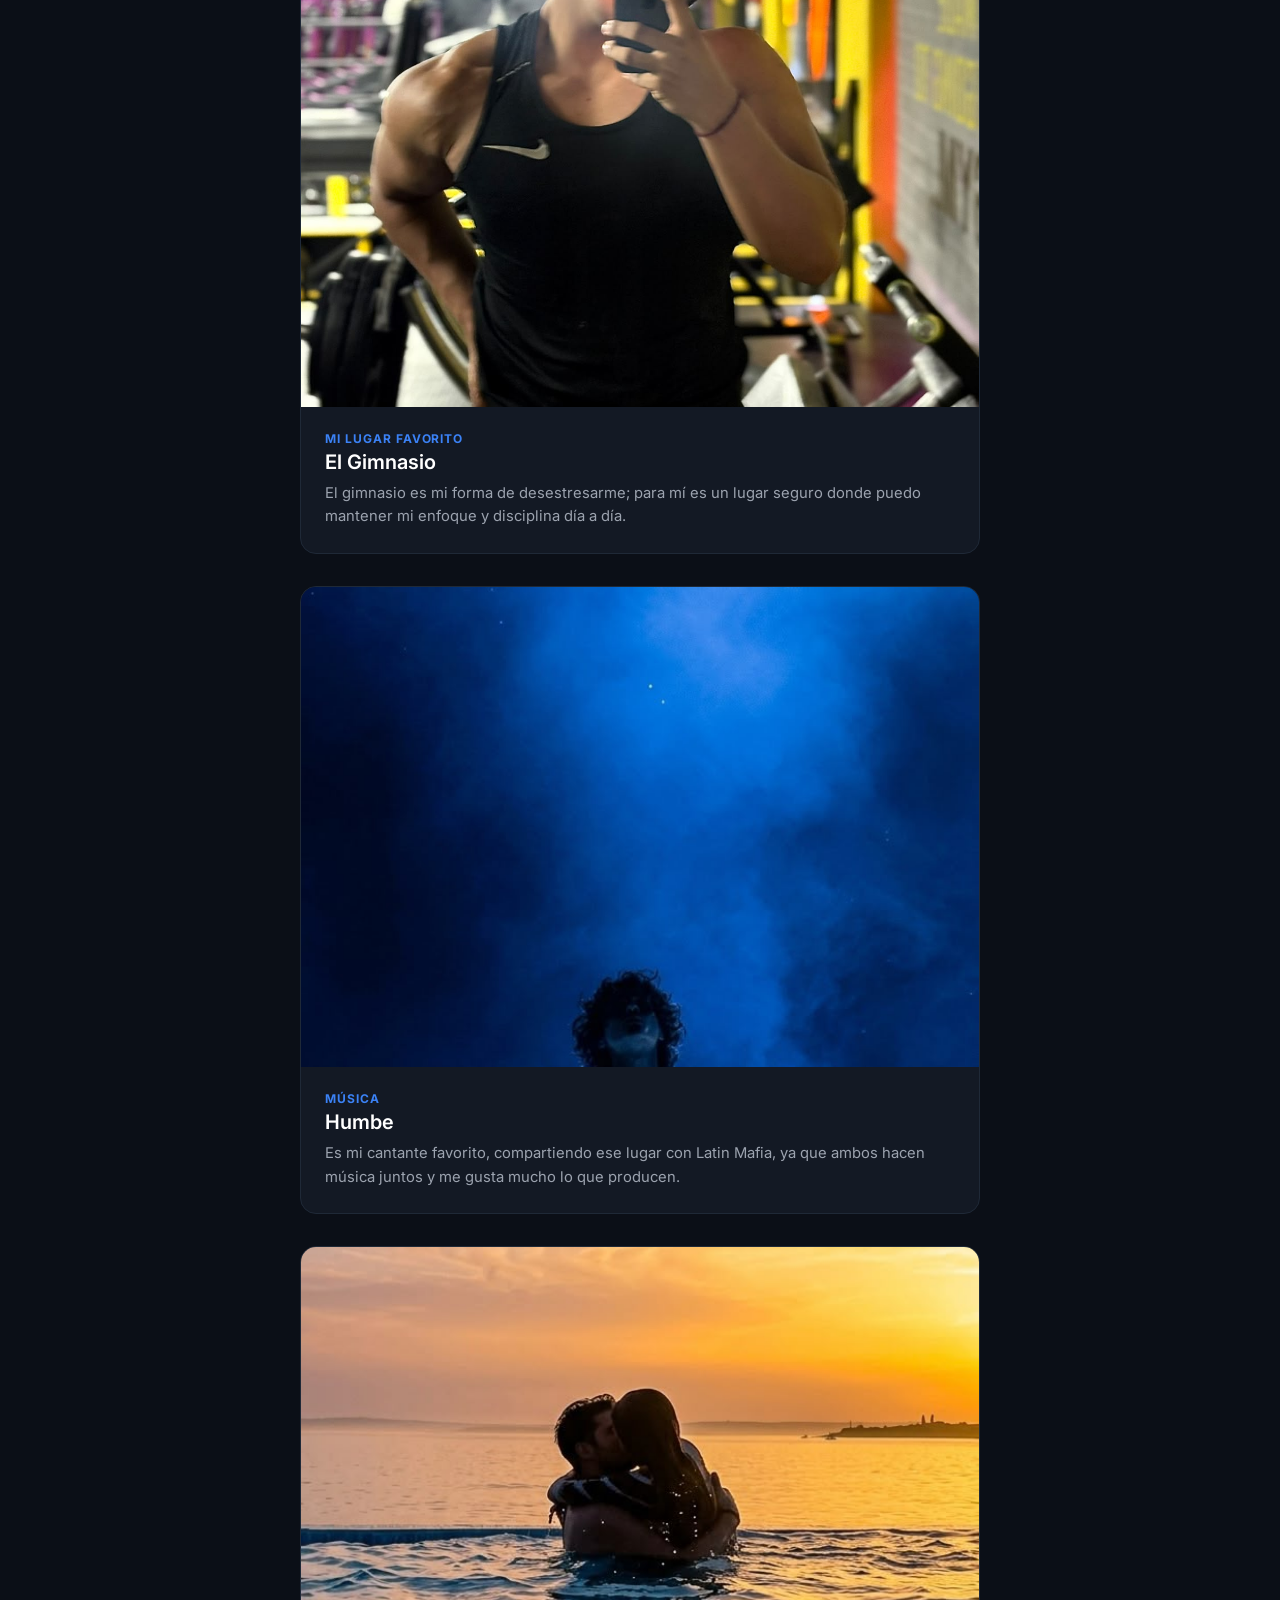
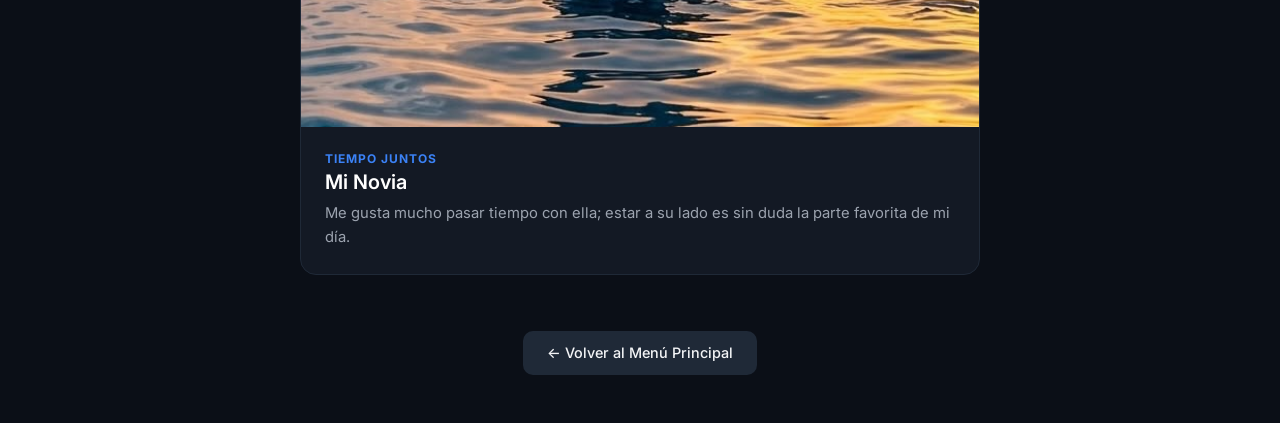
==== commit 7343e91a: "Update index.html" ====
--- a/actividades/a2/index.html
+++ b/actividades/a2/index.html
@@ -215,10 +215,10 @@
         </div>
       </article>
 
-      <!-- Foto 5: YO 4 NOVIA -->
-      <article class="item-card">
-        <div class="img-container">
-          <img src="../../YO 4 NOVIA.jpeg" alt="Con mi novia">
+      <!-- Foto 5: MINOVIA (ubicada en la carpeta a2) -->
+      <article class="item-card">
+        <div class="img-container">
+          <img src="MINOVIA.jpeg" alt="Con mi novia">
         </div>
         <div class="card-content">
           <span class="card-tag">TIEMPO JUNTOS</span>
